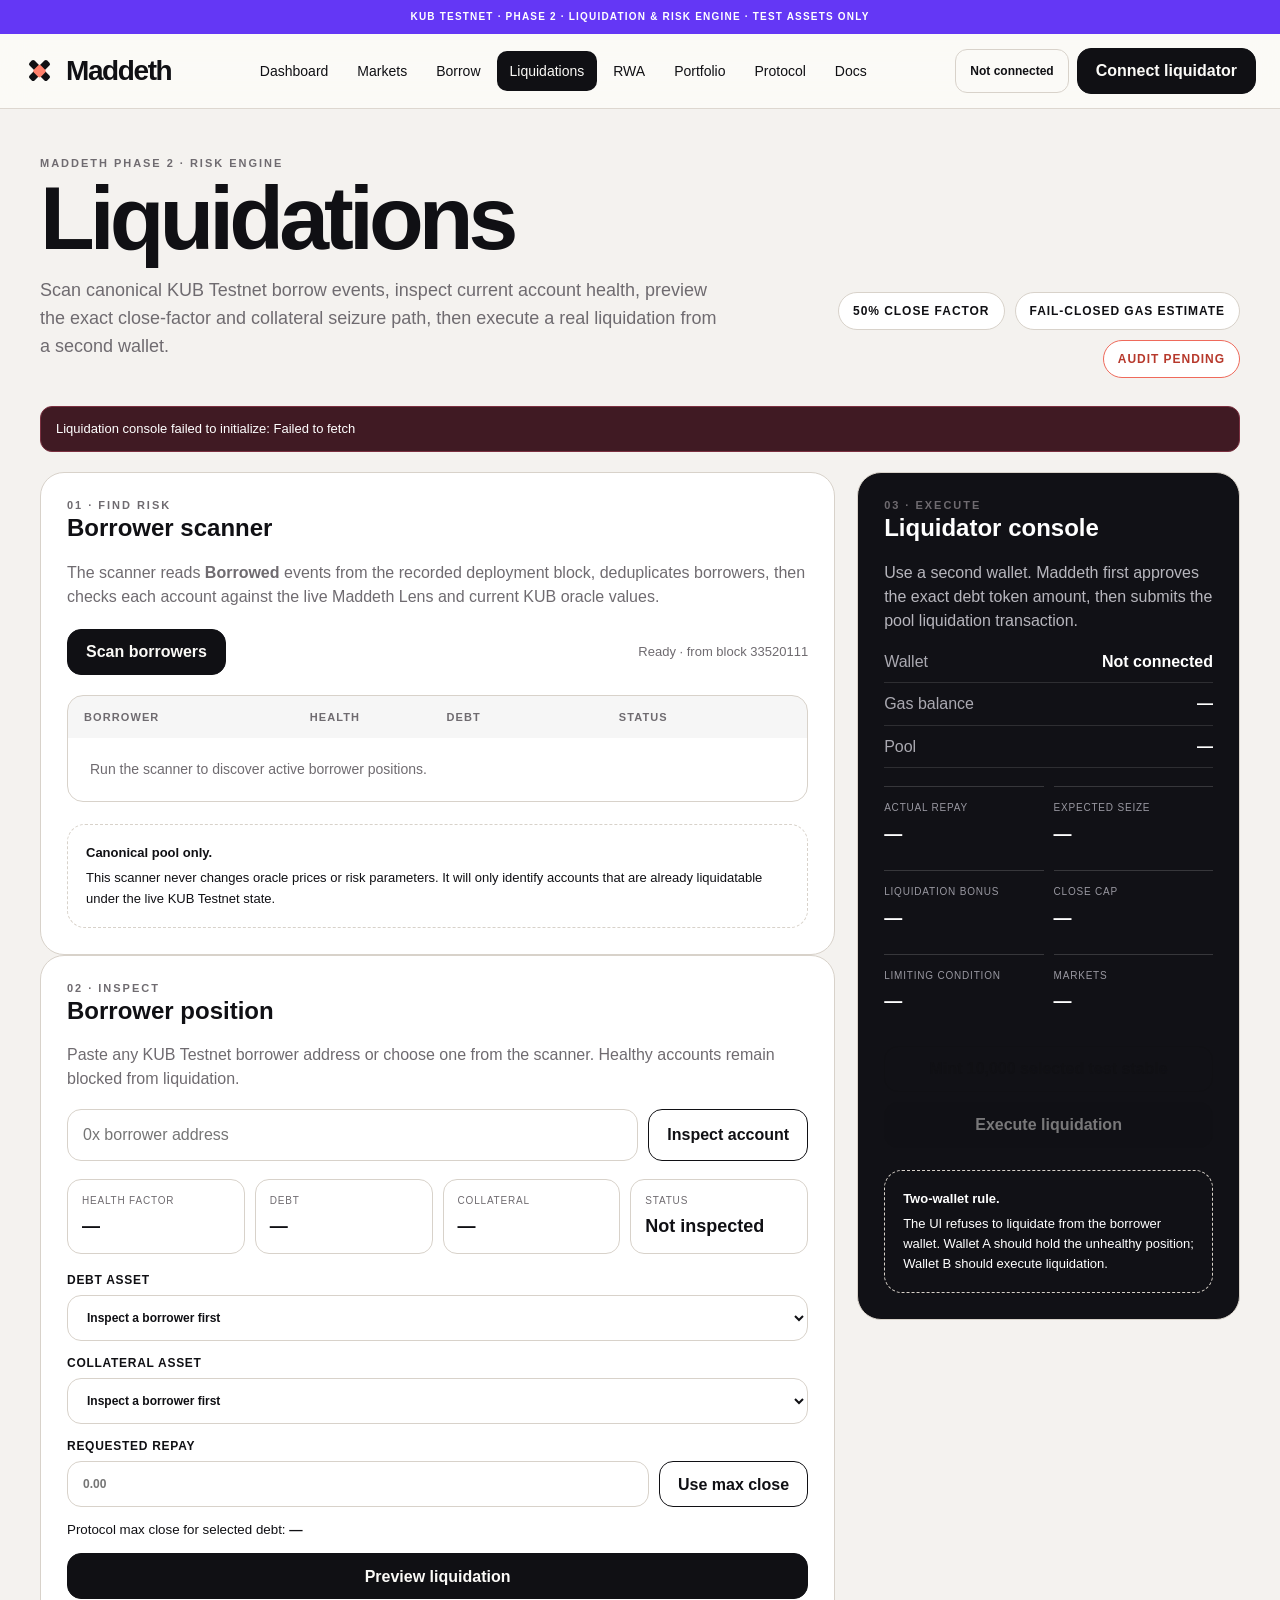
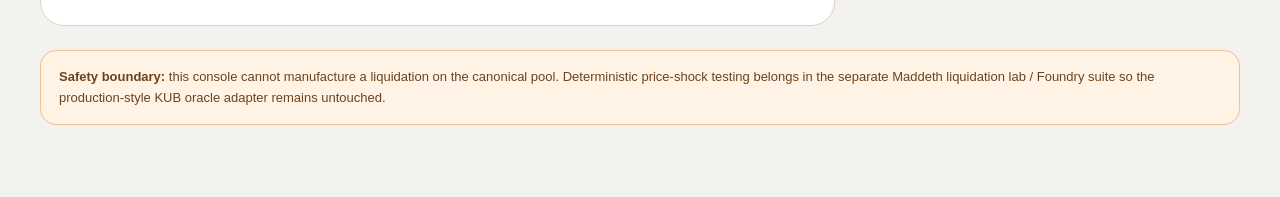
==== app/liquidations/index.html @ ccc926af "Add Phase 2 liquidation console" ====
<!doctype html>
<html lang="en">
<head>
  <meta charset="UTF-8" />
  <meta name="viewport" content="width=device-width, initial-scale=1.0" />
  <meta name="theme-color" content="#f5f1eb" />
  <meta name="referrer" content="no-referrer" />
  <meta http-equiv="Content-Security-Policy" content="default-src 'self'; script-src 'self'; style-src 'self'; connect-src 'self' https://rpc-testnet.bitkubchain.io; img-src 'self' data:; object-src 'none'; base-uri 'none'; form-action 'self'; upgrade-insecure-requests" />
  <meta name="description" content="Maddeth Phase 2 liquidation scanner and execution console on KUB Testnet." />
  <title>Liquidations — Maddeth</title>
  <link rel="stylesheet" href="/src/styles.css" />
  <link rel="stylesheet" href="/src/app-pages.css" />
  <link rel="stylesheet" href="/src/liquidations.css" />
</head>
<body class="app-page" data-app-page="liquidations">
  <div class="app-announcement">KUB TESTNET · PHASE 2 · LIQUIDATION & RISK ENGINE · TEST ASSETS ONLY</div>
  <header class="app-topbar">
    <a class="brand" href="/" aria-label="Maddeth home"><span class="brand-mark" aria-hidden="true"><i></i><i></i><i></i></span><span>Maddeth</span></a>
    <nav class="app-nav" aria-label="Application">
      <a href="/app/" data-app-nav="dashboard">Dashboard</a>
      <a href="/app/markets/" data-app-nav="markets">Markets</a>
      <a href="/app/borrow/" data-app-nav="borrow">Borrow</a>
      <a href="/app/liquidations/" data-app-nav="liquidations">Liquidations</a>
      <a href="/app/rwa/" data-app-nav="rwa">RWA</a>
      <a href="/app/portfolio/" data-app-nav="portfolio">Portfolio</a>
      <a href="/app/protocol/" data-app-nav="protocol">Protocol</a>
      <a href="/docs/" data-app-nav="docs">Docs</a>
    </nav>
    <div class="app-actions"><button id="networkPill" class="network-pill" type="button">Not connected</button><button id="connectWallet" class="primary-btn" type="button">Connect liquidator</button></div>
  </header>

  <main class="liquidation-main">
    <section class="liquidation-hero">
      <div>
        <div class="eyebrow">MADDETH PHASE 2 · RISK ENGINE</div>
        <h1>Liquidations</h1>
        <p>Scan canonical KUB Testnet borrow events, inspect current account health, preview the exact close-factor and collateral seizure path, then execute a real liquidation from a second wallet.</p>
      </div>
      <div class="liquidation-badges">
        <span class="liquidation-badge">50% close factor</span>
        <span class="liquidation-badge">Fail-closed gas estimate</span>
        <span class="liquidation-badge danger">Audit pending</span>
      </div>
    </section>

    <div id="txBanner" class="tx-banner hidden" aria-live="polite"></div>

    <section class="liquidation-grid">
      <div>
        <article class="liquidation-card">
          <div class="eyebrow">01 · FIND RISK</div>
          <h2>Borrower scanner</h2>
          <p>The scanner reads <strong>Borrowed</strong> events from the recorded deployment block, deduplicates borrowers, then checks each account against the live Maddeth Lens and current KUB oracle values.</p>
          <div class="liquidation-toolbar">
            <button id="scanButton" class="primary-btn" type="button">Scan borrowers</button>
            <div class="status-copy"><span id="scanProgress">Ready</span> · from block <span id="scanFromBlock">—</span></div>
          </div>
          <div class="liquidation-table">
            <div class="liquidation-head"><span>Borrower</span><span>Health</span><span>Debt</span><span>Status</span><span></span></div>
            <div id="candidateRows"><div class="liquidation-row empty-row">Run the scanner to discover active borrower positions.</div></div>
          </div>
          <div class="lab-note"><strong>Canonical pool only.</strong>This scanner never changes oracle prices or risk parameters. It will only identify accounts that are already liquidatable under the live KUB Testnet state.</div>
        </article>

        <article class="liquidation-card">
          <div class="eyebrow">02 · INSPECT</div>
          <h2>Borrower position</h2>
          <p>Paste any KUB Testnet borrower address or choose one from the scanner. Healthy accounts remain blocked from liquidation.</p>
          <div class="borrower-search">
            <input id="borrowerAddress" autocomplete="off" spellcheck="false" placeholder="0x borrower address" />
            <button id="inspectButton" class="secondary-btn" type="button">Inspect account</button>
          </div>
          <div class="borrower-summary">
            <div class="summary-cell"><small>Health factor</small><strong id="borrowerHealth">—</strong></div>
            <div class="summary-cell"><small>Debt</small><strong id="borrowerDebt">—</strong></div>
            <div class="summary-cell"><small>Collateral</small><strong id="borrowerCollateral">—</strong></div>
            <div class="summary-cell"><small>Status</small><strong id="borrowerStatus">Not inspected</strong></div>
          </div>

          <div class="liquidation-form">
            <label>Debt asset<select id="debtAsset"><option value="">Inspect a borrower first</option></select></label>
            <label>Collateral asset<select id="collateralAsset"><option value="">Inspect a borrower first</option></select></label>
            <div class="inline-action">
              <label>Requested repay<input id="repayAmount" inputmode="decimal" placeholder="0.00" /></label>
              <button id="useMaxClose" class="secondary-btn" type="button">Use max close</button>
            </div>
            <small>Protocol max close for selected debt: <strong id="maxCloseHint">—</strong></small>
            <button id="previewLiquidation" class="primary-btn" type="button">Preview liquidation</button>
          </div>
        </article>
      </div>

      <aside>
        <article class="liquidation-card dark">
          <div class="eyebrow">03 · EXECUTE</div>
          <h2>Liquidator console</h2>
          <p>Use a second wallet. Maddeth first approves the exact debt token amount, then submits the pool liquidation transaction.</p>
          <div class="liquidator-meta">
            <div class="liquidator-line"><span>Wallet</span><b id="liquidatorAddress">Not connected</b></div>
            <div class="liquidator-line"><span>Gas balance</span><b id="liquidatorTKUB">—</b></div>
            <div class="liquidator-line"><span>Pool</span><b id="poolAddress">—</b></div>
          </div>
          <div class="preview-grid">
            <div class="preview-cell"><small>Actual repay</small><strong id="previewRepay">—</strong></div>
            <div class="preview-cell"><small>Expected seize</small><strong id="previewSeize">—</strong></div>
            <div class="preview-cell"><small>Liquidation bonus</small><strong id="previewBonus">—</strong></div>
            <div class="preview-cell"><small>Close cap</small><strong id="previewCap">—</strong></div>
            <div class="preview-cell"><small>Limiting condition</small><strong id="previewMode">—</strong></div>
            <div class="preview-cell"><small>Markets</small><strong id="candidateRowsStatus">—</strong></div>
          </div>
          <div class="action-stack">
            <button id="mintDebtAsset" class="secondary-btn" type="button">Mint 10,000 selected test stable</button>
            <button id="executeLiquidation" class="primary-btn" type="button" disabled>Execute liquidation</button>
          </div>
          <div class="lab-note"><strong>Two-wallet rule.</strong>The UI refuses to liquidate from the borrower wallet. Wallet A should hold the unhealthy position; Wallet B should execute liquidation.</div>
        </article>
      </aside>
    </section>

    <div class="liquidation-footer-note"><strong>Safety boundary:</strong> this console cannot manufacture a liquidation on the canonical pool. Deterministic price-shock testing belongs in the separate Maddeth liquidation lab / Foundry suite so the production-style KUB oracle adapter remains untouched.</div>
  </main>

  <script type="module" src="/src/site.js"></script>
  <script type="module" src="/src/liquidations.js"></script>
</body>
</html>
---- src/styles.css ----
:root {
  --paper: #f5f1eb;
  --paper-2: #fbfaf7;
  --white: #ffffff;
  --ink: #101014;
  --ink-2: #0d0d11;
  --muted: #6f6b70;
  --muted-2: #999299;
  --line: #d8d2ca;
  --line-dark: #343139;
  --coral: #ff806c;
  --peach: #ffa16f;
  --pink: #ff4ea6;
  --violet: #6437f5;
  --mint: #36d7b8;
  --danger: #ff4e6a;
  --warning: #f5a54d;
  --radius-sm: 12px;
  --radius: 18px;
  --radius-lg: 28px;
  --shadow: 0 20px 60px rgba(16, 16, 20, 0.09);
  --font: Inter, Geist, "Helvetica Neue", Arial, sans-serif;
  --mono: ui-monospace, SFMono-Regular, Menlo, Consolas, monospace;
}

* { box-sizing: border-box; }
html { scroll-behavior: smooth; background: var(--paper); }
body {
  margin: 0;
  min-width: 320px;
  background: var(--paper);
  color: var(--ink);
  font-family: var(--font);
  line-height: 1.35;
  overflow-x: hidden;
}
body[data-theme="dark"] {
  --paper: #111116;
  --paper-2: #15151b;
  --white: #1b1b22;
  --ink: #f7f4ef;
  --ink-2: #0d0d11;
  --muted: #aaa4ac;
  --line: #343139;
  --shadow: none;
}
button, input, select, summary { font: inherit; }
button, summary, a { -webkit-tap-highlight-color: transparent; }
button { color: inherit; }
a { color: inherit; }
::selection { background: var(--coral); color: var(--ink); }
.skip-link { position: fixed; top: 8px; left: 8px; z-index: 999; transform: translateY(-150%); background: var(--ink); color: var(--paper-2); padding: 10px 14px; border-radius: 8px; text-decoration: none; }
.skip-link:focus { transform: translateY(0); }
.announcement { min-height: 38px; padding: 10px 18px; display: grid; place-items: center; background: var(--violet); color: #fff; font-size: 12px; font-weight: 750; letter-spacing: 0.1em; text-align: center; }
.topbar { position: sticky; top: 0; z-index: 90; min-height: 76px; display: grid; grid-template-columns: auto 1fr auto; align-items: center; gap: 28px; padding: 14px 22px; border-bottom: 1px solid color-mix(in srgb, var(--ink) 11%, transparent); background: color-mix(in srgb, var(--paper-2) 92%, transparent); backdrop-filter: blur(18px); }
.brand { display: inline-flex; align-items: center; gap: 11px; color: var(--ink); font-size: 28px; font-weight: 760; letter-spacing: -0.05em; text-decoration: none; white-space: nowrap; }
.brand-mark { position: relative; display: inline-block; width: 31px; height: 31px; flex: 0 0 auto; transform: rotate(45deg); }
.brand-mark i { position: absolute; display: block; border-radius: 2px; background: var(--ink); }
.brand-mark i:nth-child(1) { width: 25px; height: 7px; left: 3px; top: 12px; }
.brand-mark i:nth-child(2) { width: 7px; height: 25px; left: 12px; top: 3px; }
.brand-mark i:nth-child(3) { width: 10px; height: 10px; left: 10.5px; top: 10.5px; background: var(--coral); }
.brand-mark.inverse i { background: #fff; }
.brand-mark.inverse i:nth-child(3) { background: var(--coral); }
.nav { display: flex; align-items: center; justify-content: center; gap: 4px; }
.nav button, .nav a { border: 0; background: transparent; color: var(--ink); text-decoration: none; padding: 11px 13px; border-radius: 10px; cursor: pointer; font-size: 14px; }
.nav button:hover, .nav a:hover { background: color-mix(in srgb, var(--ink) 6%, transparent); }
.wallet-actions { display: flex; align-items: center; gap: 9px; }
.network-pill { min-height: 44px; padding: 0 14px; border: 1px solid var(--line); border-radius: var(--radius-sm); background: var(--paper-2); cursor: pointer; font-size: 12px; font-weight: 700; }
.primary-btn, .secondary-btn, .footer-cta { min-height: 46px; padding: 0 18px; border-radius: 14px; border: 1px solid var(--ink); font-weight: 720; cursor: pointer; transition: transform .18s ease, box-shadow .18s ease, opacity .18s ease, background .18s ease; }
.primary-btn { background: var(--ink); color: var(--paper-2); }
.secondary-btn { background: transparent; color: var(--ink); }
.primary-btn:hover:not(:disabled), .secondary-btn:hover:not(:disabled), .footer-cta:hover { transform: translateY(-2px); }
.primary-btn:focus-visible, .secondary-btn:focus-visible, button:focus-visible, a:focus-visible, summary:focus-visible, input:focus-visible, select:focus-visible { outline: 3px solid color-mix(in srgb, var(--violet) 40%, transparent); outline-offset: 2px; }
button:disabled { opacity: .44; cursor: not-allowed; transform: none !important; }
.wallet-cta { min-width: 154px; }
.settings-menu { position: relative; }
.settings-menu summary { list-style: none; width: 46px; height: 46px; border: 1px solid var(--line); border-radius: 14px; display: grid; place-items: center; background: var(--paper-2); cursor: pointer; font-size: 20px; }
.settings-menu summary::-webkit-details-marker { display: none; }
.settings-panel { position: absolute; top: calc(100% + 10px); right: 0; width: min(380px, 88vw); padding: 10px; border: 1px solid var(--line); border-radius: 18px; background: var(--paper-2); box-shadow: var(--shadow); display: grid; gap: 8px; }
.settings-head, .settings-foot { padding: 12px 13px; display: flex; justify-content: space-between; gap: 18px; font-size: 12px; color: var(--muted); }
.settings-head strong { color: var(--ink); }
.settings-panel > button, .settings-panel > a, .settings-block { border: 1px solid color-mix(in srgb, var(--line) 74%, transparent); border-radius: 13px; background: var(--white); padding: 14px; text-align: left; text-decoration: none; }
.settings-panel > button { cursor: pointer; }
.settings-panel b { display: block; font-size: 14px; }
.settings-panel small { display: block; margin-top: 3px; color: var(--muted); }
.settings-inline { display: flex; gap: 6px; margin-top: 11px; }
.settings-inline button { flex: 1; border: 1px solid var(--line); border-radius: 9px; padding: 8px; background: var(--paper-2); cursor: pointer; }
.settings-inline button.active-setting { background: var(--ink); color: var(--paper-2); }
.eyebrow, .section-kicker { font-size: 11px; line-height: 1.2; letter-spacing: .18em; font-weight: 820; text-transform: uppercase; color: var(--muted); }
.hero { min-height: 730px; display: grid; grid-template-columns: minmax(0, 1.04fr) minmax(0, .96fr); border-bottom: 1px solid var(--line); background: var(--paper-2); }
.hero-copy { padding: clamp(70px, 8vw, 122px) clamp(24px, 4vw, 72px) 72px; display: flex; flex-direction: column; justify-content: center; }
.hero h1 { margin: 22px 0 28px; max-width: 1050px; font-size: clamp(64px, 7.8vw, 124px); line-height: .87; letter-spacing: -.075em; font-weight: 570; }
.hero-copy > p { max-width: 700px; margin: 0; font-size: clamp(18px, 1.7vw, 23px); line-height: 1.48; color: color-mix(in srgb, var(--ink) 74%, transparent); }
.hero-actions { margin-top: 28px; display: flex; gap: 10px; flex-wrap: wrap; }
.hero-primary { min-width: 164px; }
.status-line { margin-top: 40px; display: flex; flex-wrap: wrap; align-items: center; gap: 9px; font-size: 12px; color: var(--muted); }
.status-line strong { color: var(--ink); }
.status-dot { width: 8px; height: 8px; border-radius: 50%; background: var(--coral); box-shadow: 0 0 0 5px color-mix(in srgb, var(--coral) 16%, transparent); }
.hero-art { position: relative; min-height: 730px; overflow: hidden; background: #ff9a87; }
.hero-lines { position: absolute; inset: 0; width: 100%; height: 100%; }
.flow-card { position: absolute; width: 190px; min-height: 116px; padding: 16px; border: 1px solid rgba(16,16,20,.28); border-radius: 16px; background: rgba(251,250,247,.82); backdrop-filter: blur(16px); box-shadow: 0 18px 50px rgba(16,16,20,.08); display: grid; grid-template-columns: auto 1fr; gap: 5px 12px; align-content: end; }
.flow-card span { grid-row: 1 / span 2; font-family: var(--mono); font-size: 11px; color: var(--muted); }
.flow-card strong { font-size: 20px; letter-spacing: -.035em; }
.flow-card small { color: var(--muted); }
.flow-supply { left: 8%; top: 13%; }
.flow-credit { right: 7%; top: 39%; }
.flow-rwa { left: 13%; bottom: 10%; }
.dark-section { background: var(--ink-2); color: #f8f5f1; }
.credit-primitives { padding: clamp(72px, 9vw, 132px) clamp(20px, 4vw, 64px); }
.credit-primitives .section-kicker { color: #8e8993; }
.credit-primitives > h2 { max-width: 1260px; margin: 19px auto 62px; text-align: center; font-size: clamp(42px, 5vw, 76px); line-height: 1.02; letter-spacing: -.055em; font-weight: 500; }
.primitive-grid { max-width: 1480px; margin: 0 auto; display: grid; grid-template-columns: repeat(2, 1fr); border: 1px solid #35323a; border-radius: 20px; overflow: hidden; }
.primitive-card { position: relative; min-height: 300px; padding: 26px 28px; border: 0; border-right: 1px solid #35323a; border-bottom: 1px solid #35323a; background: transparent; color: inherit; text-align: left; cursor: pointer; display: flex; flex-direction: column; transition: background .2s ease; }
.primitive-card:nth-child(2n) { border-right: 0; }
.primitive-card:nth-child(n+3) { border-bottom: 0; }
.primitive-card:hover { background: #15151a; }
.primitive-arrow { position: absolute; right: 24px; top: 19px; font-size: 36px; font-weight: 300; transition: transform .2s ease; }
.primitive-card:hover .primitive-arrow { transform: translate(5px, -5px); }
.primitive-icon { display: grid; place-items: center; width: 62px; height: 62px; border-radius: 50%; font-size: 28px; background: linear-gradient(135deg, var(--coral), var(--violet)); }
.earn-icon { background: linear-gradient(135deg, #22d5bb, #9ce37d); }
.borrow-icon { background: linear-gradient(135deg, #ffb15f, var(--coral)); }
.rwa-icon { background: linear-gradient(135deg, #b77cff, var(--violet)); }
.infra-icon { background: linear-gradient(135deg, #fac6ef, #a96bec); }
.primitive-card > div { margin-top: auto; }
.primitive-card h3 { margin: 0 0 10px; font-size: clamp(30px, 3vw, 45px); letter-spacing: -.05em; font-weight: 550; }
.primitive-card p { max-width: 560px; margin: 0; color: #aaa5af; font-size: 17px; line-height: 1.5; }
.story { min-height: 760px; display: grid; grid-template-columns: 1fr 1fr; background: var(--paper-2); border-bottom: 1px solid var(--line); }
.story-visual { position: relative; min-height: 760px; overflow: hidden; }
.dark-canvas { background: var(--ink-2); color: #fff; }
.story-copy { position: relative; padding: clamp(68px, 8vw, 130px) clamp(26px, 5vw, 84px); display: flex; flex-direction: column; justify-content: center; }
.story-copy-left { order: -1; }
.story-count { position: absolute; right: 34px; top: 32px; font-family: var(--mono); font-size: 12px; color: var(--muted); }
.story-copy h2 { margin: 16px 0 26px; font-size: clamp(48px, 5vw, 76px); line-height: .97; letter-spacing: -.06em; font-weight: 520; }
.story-copy p { max-width: 710px; margin: 0; font-size: 20px; line-height: 1.55; color: color-mix(in srgb, var(--ink) 72%, transparent); }
.supported { margin: 34px 0; display: grid; gap: 7px; font-size: 16px; }
.supported span { color: var(--muted); }
.story-copy .primary-btn { align-self: flex-start; }
.visual-stage { position: absolute; inset: 50px 44px 78px; }
.story-wire, .rwa-network svg { position: absolute; inset: 0; width: 100%; height: 100%; }
.story-wire path, .rwa-network svg path { fill: none; stroke: #5b5763; stroke-width: 2; }
.mini-window, .floating-panel, .rwa-node { position: absolute; z-index: 2; }
.mini-window { border-radius: 22px; background: linear-gradient(145deg, #d9fff2, #5ae0bf); color: #101014; box-shadow: 0 20px 70px rgba(0,0,0,.28); }
.supply-window { width: 62%; min-width: 360px; top: 13%; left: 7%; padding: 20px; }
.mini-head { display: flex; justify-content: space-between; align-items: center; font-size: 28px; letter-spacing: -.04em; }
.mini-head button, .borrow-window > button { border: 0; background: #101014; color: #fff; border-radius: 9px; padding: 10px 14px; cursor: pointer; }
.mini-table { margin-top: 30px; padding: 18px; border-radius: 14px; background: rgba(255,255,255,.9); display: grid; grid-template-columns: 1fr auto; gap: 13px; }
.mini-table span { color: #85818a; font-size: 11px; }
.mini-table strong { text-align: right; }
.floating-panel { min-width: 190px; padding: 16px 18px; border-radius: 16px; background: #292832; color: #fff; box-shadow: 0 16px 50px rgba(0,0,0,.3); }
.floating-panel small { display: block; color: #96919f; letter-spacing: .12em; font-size: 10px; }
.floating-panel strong { display: block; margin-top: 8px; font-size: 22px; }
.floating-panel span { color: #bcb7c3; font-size: 12px; }
.network-float { right: 4%; top: 46%; }
.yield-float { left: 36%; bottom: 9%; }
.story-tabs { position: absolute; left: 24px; right: 24px; bottom: 18px; display: grid; grid-template-columns: repeat(3, 1fr); gap: 7px; font-size: 11px; }
.story-tabs span { padding-top: 9px; border-top: 7px solid #4a4751; color: #b1adb5; }
.story-tabs span.active { border-top-color: #f6f4f1; color: #fff; }
.borrow-window { width: 66%; min-width: 400px; left: 7%; top: 22%; padding: 20px; background: linear-gradient(145deg, #ffd993, var(--coral) 55%, var(--pink)); }
.borrow-window h3 { margin: 0 0 28px; font-size: 28px; font-weight: 520; }
.mini-dual { display: grid; grid-template-columns: 1fr 1fr; gap: 7px; }
.mini-dual > div { padding: 14px; background: rgba(255,255,255,.9); border-radius: 10px; display: grid; gap: 8px; }
.mini-dual span { font-size: 10px; color: #77717a; }
.mini-dual strong { font-size: 12px; color: #77717a; }
.mini-risk { position: relative; margin: 12px 0; padding: 17px 8px 4px; display: grid; grid-template-columns: repeat(4, 1fr); gap: 3px; background: rgba(255,255,255,.92); border-radius: 10px; font-size: 9px; text-align: center; }
.mini-risk:before { content: ""; position: absolute; left: 10px; right: 10px; top: 9px; height: 6px; border-radius: 99px; background: linear-gradient(90deg, #52dabb, #f3d772, #ff6e83); }
.borrow-window > button { width: 100%; background: #101014; }
.rate-float { right: 5%; top: 14%; }
.rwa-network { position: absolute; inset: 0; }
.rwa-node { width: 190px; padding: 18px; border-radius: 15px; background: #272630; border: 1px solid #4d4957; color: #fff; }
.rwa-node small { display: block; color: #9a95a3; letter-spacing: .14em; font-size: 10px; }
.rwa-node strong { display: block; margin-top: 8px; font-size: 18px; }
.rwa-node span { display: block; margin-top: 5px; color: #aaa5b2; font-size: 12px; }
.issuer-node { top: 8%; left: 3%; }
.lender-node { top: 8%; right: 3%; }
.vault-node { left: 50%; top: 43%; transform: translate(-50%, -50%); width: 270px; padding: 25px; background: linear-gradient(145deg, #6b3cf1, #292832); }
.liquidity-node { right: 3%; bottom: 9%; }
.editorial-metrics { padding: clamp(72px, 8vw, 120px) clamp(20px, 3vw, 48px); background: var(--paper-2); }
.editorial-copy { max-width: 820px; }
.editorial-copy h2 { margin: 16px 0 24px; font-size: clamp(52px, 6vw, 86px); line-height: .96; letter-spacing: -.06em; font-weight: 520; }
.editorial-copy p { font-size: 20px; color: var(--muted); max-width: 700px; }
.editorial-stat-row { margin-top: 54px; display: grid; grid-template-columns: repeat(5, 1fr); gap: 8px; }
.editorial-stat-row > div { min-height: 178px; padding: 18px; border-radius: 13px; background: var(--ink-2); color: #fff; display: flex; flex-direction: column; }
.editorial-stat-row small { color: #aaa5af; font-size: 10px; letter-spacing: .12em; }
.editorial-stat-row strong { margin-top: auto; font-size: clamp(34px, 4vw, 54px); font-weight: 500; color: var(--peach); }
.editorial-stat-row span { color: #7f7a85; font-size: 11px; }
.ecosystem-panel { margin-top: 18px; min-height: 360px; padding: clamp(30px, 4vw, 62px); border-radius: 18px; background: radial-gradient(circle at 23% 32%, rgba(255,128,108,.5), transparent 42%), linear-gradient(100deg, #341b20, #101014 62%); color: #fff; display: grid; grid-template-columns: 1.1fr 1fr; align-items: center; gap: 40px; }
.ecosystem-panel small { letter-spacing: .14em; color: #c4b7bb; }
.ecosystem-panel h3 { max-width: 650px; margin: 10px 0 15px; font-size: clamp(40px, 4vw, 62px); line-height: 1; letter-spacing: -.05em; font-weight: 500; }
.ecosystem-panel p { max-width: 620px; color: #c8c1c5; font-size: 17px; }
.ecosystem-list { display: grid; grid-template-columns: repeat(2, 1fr); gap: 10px; }
.ecosystem-list span { min-height: 78px; display: grid; place-items: center; border: 1px solid #48434b; border-radius: 12px; color: #bbb5bd; }
.app-shell { position: relative; padding: 24px clamp(16px, 4vw, 56px) 110px; background: linear-gradient(120deg, #f4f3fa 0%, #fff9ef 55%, #f7efe2 100%); color: #101014; border-top: 1px solid #ddd7cf; }
.app-shell:before { content: ""; position: absolute; inset: 0; pointer-events: none; opacity: .8; background-image: radial-gradient(circle at 77% 6%, transparent 0 240px, rgba(178,128,31,.5) 242px 243px, transparent 244px), radial-gradient(circle at 84% 8%, transparent 0 310px, rgba(178,128,31,.44) 312px 313px, transparent 314px), radial-gradient(circle at 91% 8%, transparent 0 380px, rgba(178,128,31,.38) 382px 383px, transparent 384px); }
.app-shell > * { position: relative; z-index: 1; }
.app-chrome { max-width: 1480px; margin: 0 auto 62px; padding-top: 8px; display: grid; grid-template-columns: auto 1fr auto; gap: 12px; align-items: center; }
.app-brand-square { width: 74px; height: 64px; display: grid; place-items: center; border-radius: 16px; background: var(--ink-2); }
.app-tabs { min-height: 64px; padding: 7px; display: flex; gap: 5px; align-items: center; border: 1px solid rgba(16,16,20,.07); border-radius: 16px; background: rgba(255,255,255,.86); backdrop-filter: blur(12px); }
.app-tabs button { border: 0; background: transparent; padding: 12px 15px; border-radius: 10px; cursor: pointer; }
.app-tabs button:hover, .app-tabs button.active-view { background: #101014; color: #fff; }
.app-chrome-actions { min-height: 64px; padding: 7px; display: flex; gap: 8px; align-items: center; border: 1px solid rgba(16,16,20,.07); border-radius: 16px; background: rgba(255,255,255,.86); }
.app-network { padding: 0 10px; font-size: 11px; font-weight: 760; letter-spacing: .08em; color: #625d66; white-space: nowrap; }
.app-connect-proxy { background: linear-gradient(90deg, var(--peach), var(--pink)); border-color: transparent; min-width: 142px; }
.app-head { max-width: 1480px; margin: 0 auto 20px; display: flex; justify-content: space-between; align-items: end; gap: 16px; }
.app-head h2 { margin: 8px 0 0; font-size: clamp(48px, 5.5vw, 78px); letter-spacing: -.06em; font-weight: 530; }
.mode-switch { display: flex; gap: 3px; padding: 4px; border-radius: 12px; background: #e9e6e5; }
.mode-switch button { border: 0; border-radius: 9px; background: transparent; padding: 9px 15px; cursor: pointer; }
.mode-switch button.active { background: #101014; color: #fff; }
.notice, .tx-banner { max-width: 1480px; margin: 0 auto 14px; padding: 13px 15px; border: 1px solid #ddd6ce; border-radius: 12px; background: rgba(255,255,255,.84); color: #5f5b61; font-size: 13px; }
.notice.warning { border-color: #e4bb91; background: #fff2e3; color: #754c2f; font-weight: 650; }
.tx-banner { background: #101014; color: #fff; border-color: #101014; }
.tx-banner.error { background: #401a23; border-color: #7b3040; }
.tx-banner a { color: #fff; }
.hidden { display: none !important; }
.view { display: none; max-width: 1480px; margin: 0 auto; }
.view.active { display: block; }
.metrics-row { display: grid; grid-template-columns: repeat(4, 1fr); gap: 9px; }
.metric { min-height: 172px; padding: 18px; border-radius: 14px; background: #101014; color: #fff; display: flex; flex-direction: column; }
.metric small { color: #9f9aa5; letter-spacing: .12em; font-size: 10px; }
.metric strong { margin-top: auto; font-size: clamp(31px, 3vw, 46px); font-weight: 500; color: var(--peach); letter-spacing: -.045em; }
.metric span { margin-top: 4px; color: #8e8994; font-size: 11px; }
.table-card, .borrow-card, .manage-card, .rwa-live-card, .empty-state, .protocol-grid article { border: 1px solid #ded8d1; border-radius: 18px; background: rgba(255,255,255,.93); }
.table-card { margin-top: 12px; overflow: hidden; }
.table-head { padding: 24px; border-bottom: 1px solid #e7e1db; display: flex; justify-content: space-between; gap: 20px; align-items: start; }
.table-head h3 { margin: 6px 0 3px; font-size: 30px; letter-spacing: -.04em; }
.table-head p { margin: 0; color: #77717a; }
.text-btn { border: 0; background: transparent; cursor: pointer; text-decoration: none; color: inherit; padding: 7px; }
.market-row, .position-row { min-height: 74px; padding: 14px 24px; display: grid; grid-template-columns: 2fr repeat(4, 1fr); gap: 18px; align-items: center; border-bottom: 1px solid #eee9e4; }
.market-row:last-child, .position-row:last-child { border-bottom: 0; }
.market-row.header, .position-row.header { min-height: 48px; font-size: 10px; letter-spacing: .1em; color: #807a81; background: #faf8f5; }
.asset { display: flex; flex-direction: column; gap: 3px; }
.asset b { font-size: 15px; }
.asset small { color: #888188; }
.placeholder-row { color: #8a858c; }
.positive { color: #0f9f81; }
.testnet-tools { margin-top: 14px; padding: 24px; border-radius: 18px; border: 1px solid #ddd7d0; background: rgba(255,255,255,.72); display: flex; justify-content: space-between; gap: 24px; align-items: center; }
.testnet-tools h3 { margin: 8px 0 6px; font-size: 28px; }
.testnet-tools p { margin: 0; max-width: 720px; color: #767078; }
.tool-actions { display: flex; flex-wrap: wrap; gap: 8px; justify-content: flex-end; }
.tool-actions a { display: inline-flex; align-items: center; text-decoration: none; }
.borrow-layout { display: grid; grid-template-columns: minmax(0, 1.8fr) minmax(300px, .72fr); gap: 18px; align-items: start; }
.borrow-workspace { display: grid; gap: 16px; }
.borrow-card { padding: 10px; box-shadow: 0 15px 50px rgba(56,42,32,.05); }
.terminal-card { border: 8px solid #ebe9f2; }
.terminal-top { padding: 22px 24px 8px; display: flex; justify-content: space-between; gap: 16px; align-items: start; }
.terminal-top h3 { margin: 7px 0 0; font-size: 34px; letter-spacing: -.045em; font-weight: 530; }
.testnet-badge { padding: 7px 9px; border-radius: 99px; background: #fff0e5; color: #91552f; font-size: 9px; letter-spacing: .12em; font-weight: 800; }
.dual-inputs { display: grid; grid-template-columns: 1fr 1fr; gap: 8px; padding: 10px; }
.token-input { padding: 20px; border: 1px solid #e8e3ed; border-radius: 12px; background: #fff; }
.input-label-row { margin-bottom: 14px; display: flex; justify-content: space-between; gap: 8px; align-items: center; }
.input-label-row label { font-size: 22px; }
.input-label-row > span, .input-label-row button { font-size: 10px; color: #7f7983; }
.input-box { min-height: 82px; display: grid; grid-template-columns: minmax(150px, .8fr) 1fr; align-items: center; border: 1px solid #ded9e4; border-radius: 11px; background: #f6f5fa; overflow: hidden; }
.input-box select, .input-box input { min-width: 0; height: 100%; border: 0; outline: none; background: transparent; padding: 15px; color: #101014; }
.input-box select { font-weight: 700; }
.input-box input { text-align: right; font-size: 24px; }
.token-input > small { display: block; margin-top: 10px; color: #85808a; }
.risk-panel { margin: 4px 10px 10px; padding: 26px 28px 22px; border: 1px solid #e4dee9; border-radius: 12px; background: #fff; }
.risk-top { display: flex; justify-content: space-between; gap: 20px; }
.risk-top > div:last-child { text-align: right; }
.risk-top small { display: block; margin-bottom: 6px; color: #7d7782; letter-spacing: .05em; }
.risk-top strong { font-size: 29px; font-weight: 520; }
.risk-track { position: relative; height: 15px; margin: 27px 0 8px; border-radius: 99px; background: #e9e7f0; overflow: visible; }
.risk-track:before, .risk-track:after { content: ""; position: absolute; top: 0; bottom: 0; width: 1px; background: #fff; }
.risk-track:before { left: 40%; }
.risk-track:after { left: 65%; }
.risk-track > span { display: block; height: 100%; width: 0; border-radius: 99px; background: linear-gradient(90deg, #66d8b8, #ffd364, #ff6a82); transition: width .25s ease; }
.threshold { position: absolute; left: 82.5%; top: -6px; width: 2px; height: 27px; background: var(--danger); }
.risk-labels { display: grid; grid-template-columns: repeat(5, 1fr); gap: 5px; font-size: 10px; color: #77717a; text-align: center; }
.risk-message { margin: 17px 0 0; color: #6f6971; font-size: 13px; }
.risk-message.danger { color: #a62942; font-weight: 650; }
.action-row { padding: 0 10px 10px; display: flex; justify-content: flex-end; gap: 8px; }
.action-row button { min-width: 170px; }
.account-panel { position: sticky; top: 108px; }
.rate-card { padding: 28px; border-radius: 16px; background: #101014; color: #fff; }
.rate-section { padding-bottom: 24px; border-bottom: 1px solid #323039; }
.rate-section + .rate-section { padding-top: 24px; }
.rate-section > small { display: block; margin-bottom: 12px; color: #a8a3ad; letter-spacing: .11em; }
.rate-pill { padding: 13px; border-radius: 12px; background: #28272f; display: flex; justify-content: space-between; gap: 12px; }
.rate-pill span { font-weight: 700; }
.account-section > div { display: flex; justify-content: space-between; gap: 14px; padding: 10px 0; border-bottom: 1px solid #302e36; }
.account-section > div:last-child { border-bottom: 0; }
.account-section span { color: #aaa5ae; }
.rate-card > p { color: #8f8a94; font-size: 12px; line-height: 1.6; }
.wallet-gate { position: relative; overflow: hidden; min-height: 290px; padding: 52px 38px; border-radius: 18px; background: radial-gradient(circle at 48% 120%, rgba(255,78,166,.6), transparent 48%), #101014; color: #fff; display: flex; flex-direction: column; align-items: center; justify-content: center; text-align: center; }
.wallet-gate h3 { position: relative; margin: 0 0 24px; font-size: clamp(30px, 4vw, 48px); letter-spacing: -.045em; font-weight: 500; }
.wallet-gate > div:last-child { position: relative; display: flex; gap: 8px; }
.wallet-gate .primary-btn { border-color: transparent; background: linear-gradient(90deg, var(--peach), var(--pink)); color: #fff; }
.wallet-gate .secondary-btn { border-color: #56515b; color: #fff; }
.wallet-gate-lines { position: absolute; inset: 0; background: repeating-radial-gradient(ellipse at 50% 130%, transparent 0 42px, rgba(255,125,180,.45) 43px 45px, transparent 46px 82px); opacity: .65; }
.asset-orbs { position: relative; margin-bottom: 25px; display: flex; }
.asset-orbs span { width: 45px; height: 45px; margin-left: -8px; border-radius: 50%; display: grid; place-items: center; border: 2px solid #101014; background: linear-gradient(135deg, var(--peach), var(--violet)); font-size: 11px; font-weight: 800; }
.manage-grid { display: grid; grid-template-columns: 1fr 1fr; gap: 14px; }
.manage-card { padding: 24px; }
.workflow-label { display: flex; gap: 14px; margin-bottom: 22px; }
.workflow-label > span { width: 31px; height: 31px; display: grid; place-items: center; border-radius: 50%; background: #101014; color: #fff; font-family: var(--mono); font-size: 10px; }
.workflow-label strong { display: block; font-size: 22px; }
.workflow-label small { display: block; margin-top: 5px; color: #7f7981; line-height: 1.4; }
.manage-card > label { display: block; margin: 13px 0 6px; color: #77717a; font-size: 11px; letter-spacing: .08em; text-transform: uppercase; }
.manage-card > select, .manage-card > input, .rwa-action-row input { width: 100%; min-height: 50px; border: 1px solid #ddd7d0; border-radius: 10px; padding: 0 13px; background: #faf9f7; color: #101014; }
.inline-actions { margin-top: 14px; display: flex; justify-content: space-between; gap: 8px; align-items: center; }
.rwa-intro { display: grid; grid-template-columns: 1fr 1fr; gap: 60px; margin: 12px 0 28px; align-items: end; }
.rwa-intro h3 { margin: 10px 0 0; font-size: clamp(50px, 5vw, 76px); line-height: .96; letter-spacing: -.06em; font-weight: 520; }
.rwa-intro p { margin: 0; font-size: 18px; line-height: 1.55; color: #706a72; }
.rwa-live-card { padding: 28px; }
.rwa-live-head { display: flex; justify-content: space-between; gap: 20px; align-items: start; }
.rwa-live-head small { display: block; margin-top: 12px; color: #847e86; letter-spacing: .12em; }
.rwa-live-head h4 { margin: 9px 0 4px; font-size: clamp(36px, 4vw, 58px); letter-spacing: -.055em; font-weight: 520; }
.rwa-live-head p { margin: 0; color: #77717a; }
.status { display: inline-flex; padding: 7px 9px; border-radius: 99px; font-size: 9px; letter-spacing: .12em; font-weight: 820; }
.status.pending { background: #fff1df; color: #8d542c; }
.status.live { background: #def8ef; color: #17755f; }
.rwa-stat-grid { margin-top: 34px; display: grid; grid-template-columns: repeat(3, 1fr); border-top: 1px solid #e8e2dc; border-left: 1px solid #e8e2dc; }
.rwa-stat-grid > div { min-height: 130px; padding: 18px; border-right: 1px solid #e8e2dc; border-bottom: 1px solid #e8e2dc; display: flex; flex-direction: column; }
.rwa-stat-grid span { color: #817b83; font-size: 11px; }
.rwa-stat-grid strong { margin-top: auto; font-size: 25px; font-weight: 540; }
.rwa-action-row { margin-top: 20px; display: grid; grid-template-columns: 1fr auto auto; gap: 8px; }
.fine-print { margin: 15px 0 0; color: #817b83; font-size: 12px; }
.disabled-link { pointer-events: none; opacity: .45; }
.empty-state { min-height: 470px; padding: 64px 24px; display: flex; flex-direction: column; align-items: center; justify-content: center; text-align: center; }
.empty-symbol { width: 72px; height: 72px; border-radius: 18px; display: grid; place-items: center; background: linear-gradient(135deg, var(--coral), var(--violet)); color: #fff; font-size: 32px; }
.empty-state h3 { margin: 20px 0 8px; max-width: 650px; font-size: 34px; letter-spacing: -.04em; }
.empty-state p { max-width: 640px; margin: 0 0 22px; color: #77717a; }
.portfolio-metrics { margin-bottom: 12px; }
.protocol-hero { margin-bottom: 20px; display: flex; justify-content: space-between; gap: 30px; align-items: end; }
.protocol-hero h3 { margin: 10px 0 0; font-size: clamp(55px, 6vw, 88px); line-height: .94; letter-spacing: -.065em; font-weight: 500; }
.security-stamp { min-width: 240px; padding: 17px; border: 1px solid #101014; border-radius: 12px; display: grid; gap: 3px; }
.security-stamp strong { font-size: 12px; letter-spacing: .12em; }
.security-stamp span { color: #6f6971; font-size: 12px; }
.protocol-grid { display: grid; grid-template-columns: repeat(2, 1fr); gap: 8px; }
.protocol-grid article { min-height: 235px; padding: 24px; }
.protocol-grid article small { font-family: var(--mono); color: #8e8891; }
.protocol-grid article h3 { margin: 62px 0 10px; font-size: 34px; letter-spacing: -.045em; font-weight: 530; }
.protocol-grid article p { margin: 0; color: #706a72; line-height: 1.5; }
.security-note { margin-top: 14px; padding: 17px; border-radius: 12px; border: 1px solid #d4b48e; background: #fff1df; display: flex; gap: 12px; color: #6c4e31; }
.docs { padding: clamp(74px, 8vw, 120px) clamp(22px, 5vw, 80px); display: grid; grid-template-columns: .9fr 1.1fr; gap: 80px; background: var(--paper-2); border-top: 1px solid var(--line); }
.docs h2 { margin: 14px 0 22px; font-size: clamp(52px, 6vw, 88px); line-height: .96; letter-spacing: -.06em; font-weight: 520; }
.docs-intro p { color: var(--muted); font-size: 18px; line-height: 1.55; }
.docs-list { border-top: 1px solid var(--line); }
.docs-list > div { min-height: 63px; padding: 15px 0; display: grid; grid-template-columns: 180px 1fr; gap: 18px; align-items: center; border-bottom: 1px solid var(--line); }
.docs-list span { color: var(--muted); }
.docs-list code { font-family: var(--mono); font-size: 12px; overflow-wrap: anywhere; }
.site-footer { padding: 72px clamp(22px, 4vw, 64px); display: grid; grid-template-columns: 1.2fr 1fr; gap: 70px; background: #eeeae5; color: #101014; border-top: 1px solid #d8d2ca; }
.footer-brand { font-size: 46px; }
.footer-brand .brand-mark { width: 42px; height: 42px; }
.footer-lead h2 { margin: 48px 0 28px; font-size: clamp(43px, 5vw, 72px); line-height: 1; letter-spacing: -.055em; font-weight: 510; }
.footer-cta { width: 250px; min-height: 120px; padding: 16px; background: transparent; display: flex; flex-direction: column; justify-content: space-between; align-items: flex-start; }
.footer-cta span { font-size: 35px; }
.footer-cta strong { font-size: 17px; }
.footer-lead p { margin: 28px 0 0; color: #77717a; font-size: 12px; }
.footer-columns { display: grid; grid-template-columns: repeat(3, 1fr); gap: 38px; align-content: center; }
.footer-columns > div { display: flex; flex-direction: column; gap: 12px; }
.footer-columns small { margin-bottom: 8px; color: #8d8790; letter-spacing: .1em; }
.footer-columns button, .footer-columns a, .footer-columns span { border: 0; background: transparent; padding: 0; color: #101014; text-decoration: none; text-align: left; font-size: 16px; cursor: pointer; }
.footer-columns span { cursor: default; }
@media (prefers-reduced-motion: reduce) { *, *::before, *::after { scroll-behavior: auto !important; transition: none !important; animation: none !important; } }
@media (max-width: 1180px) {
  .topbar { grid-template-columns: auto 1fr; }
  .nav { display: none; }
  .wallet-actions { justify-self: end; }
  .hero { grid-template-columns: 1fr; }
  .hero-art { min-height: 600px; }
  .story { grid-template-columns: 1fr; }
  .story-copy-left { order: 0; }
  .story-visual { min-height: 640px; }
  .editorial-stat-row { grid-template-columns: repeat(3, 1fr); }
  .borrow-layout { grid-template-columns: 1fr; }
  .account-panel { position: static; }
  .app-chrome { grid-template-columns: auto 1fr; }
  .app-chrome-actions { grid-column: 1 / -1; justify-content: flex-end; }
  .site-footer { grid-template-columns: 1fr; }
}
@media (max-width: 860px) {
  .primitive-grid { grid-template-columns: 1fr; }
  .primitive-card, .primitive-card:nth-child(2n), .primitive-card:nth-child(n+3) { border-right: 0; border-bottom: 1px solid #35323a; }
  .primitive-card:last-child { border-bottom: 0; }
  .editorial-stat-row { grid-template-columns: repeat(2, 1fr); }
  .ecosystem-panel { grid-template-columns: 1fr; }
  .app-tabs { overflow-x: auto; justify-content: flex-start; }
  .metrics-row { grid-template-columns: 1fr 1fr; }
  .dual-inputs, .manage-grid, .rwa-intro, .docs { grid-template-columns: 1fr; }
  .rwa-stat-grid { grid-template-columns: repeat(2, 1fr); }
  .rwa-action-row { grid-template-columns: 1fr; }
  .docs { gap: 40px; }
  .footer-columns { grid-template-columns: 1fr 1fr; }
}
@media (max-width: 620px) {
  .announcement { min-height: 34px; font-size: 9px; letter-spacing: .08em; }
  .topbar { min-height: 66px; padding: 10px 12px; gap: 10px; }
  .brand { font-size: 24px; }
  .brand-mark { width: 27px; height: 27px; }
  .network-pill { display: none; }
  .wallet-cta { min-width: 0; padding: 0 13px; }
  .settings-menu summary { width: 42px; height: 42px; }
  .hero { min-height: auto; }
  .hero-copy { padding: 68px 18px 56px; }
  .hero h1 { font-size: clamp(54px, 17vw, 78px); }
  .hero-copy > p { font-size: 17px; }
  .hero-actions { flex-direction: column; align-items: stretch; }
  .hero-actions button { width: 100%; }
  .hero-art { min-height: 460px; }
  .flow-card { width: 150px; min-height: 98px; padding: 12px; }
  .flow-card strong { font-size: 16px; }
  .credit-primitives { padding-left: 14px; padding-right: 14px; }
  .credit-primitives > h2 { text-align: left; }
  .primitive-card { min-height: 250px; }
  .story-visual { min-height: 520px; }
  .story-copy { padding: 66px 18px; }
  .story-count { right: 18px; top: 18px; }
  .visual-stage { inset: 35px 14px 70px; }
  .supply-window, .borrow-window { min-width: 0; width: 88%; left: 2%; }
  .floating-panel { min-width: 150px; padding: 12px; }
  .network-float { right: 0; top: 52%; }
  .yield-float { left: 20%; }
  .rate-float { right: 0; }
  .rwa-node { width: 145px; padding: 12px; }
  .vault-node { width: 210px; }
  .editorial-metrics { padding-left: 14px; padding-right: 14px; }
  .editorial-stat-row { grid-template-columns: 1fr; }
  .ecosystem-list { grid-template-columns: 1fr; }
  .app-shell { padding: 14px 10px 70px; }
  .app-chrome { margin-bottom: 38px; grid-template-columns: auto 1fr; }
  .app-brand-square { width: 58px; height: 56px; }
  .app-tabs { min-height: 56px; }
  .app-chrome-actions { min-height: 56px; overflow: hidden; }
  .app-network { font-size: 9px; }
  .app-head { align-items: flex-start; flex-direction: column; }
  .app-head h2 { font-size: 50px; }
  .metrics-row { grid-template-columns: 1fr; }
  .metric { min-height: 145px; }
  .table-card { overflow-x: auto; }
  .market-row, .position-row { min-width: 740px; }
  .testnet-tools { align-items: stretch; flex-direction: column; }
  .tool-actions { justify-content: flex-start; }
  .terminal-card { border-width: 5px; padding: 5px; }
  .terminal-top { padding: 18px 14px 6px; }
  .dual-inputs { padding: 6px; }
  .token-input { padding: 14px; }
  .input-box { grid-template-columns: 1fr; }
  .input-box select, .input-box input { min-height: 54px; text-align: left; }
  .risk-panel { margin: 4px 6px 8px; padding: 20px 14px; }
  .risk-top { flex-direction: column; }
  .risk-top > div:last-child { text-align: left; }
  .risk-labels { font-size: 8px; }
  .action-row { padding: 0 6px 6px; flex-direction: column; }
  .action-row button { width: 100%; }
  .wallet-gate { padding: 44px 16px; }
  .wallet-gate > div:last-child { flex-direction: column; width: 100%; }
  .wallet-gate button { width: 100%; }
  .manage-grid { grid-template-columns: 1fr; }
  .rwa-stat-grid { grid-template-columns: 1fr; }
  .protocol-hero { align-items: stretch; flex-direction: column; }
  .protocol-grid { grid-template-columns: 1fr; }
  .security-note { flex-direction: column; }
  .docs-list > div { grid-template-columns: 1fr; gap: 3px; }
  .site-footer { padding: 60px 18px; gap: 50px; }
  .footer-columns { grid-template-columns: 1fr; }
}
---- src/app-pages.css ----
:root{
  --app-bg:#f4f2ef;
  --app-panel:#fbfaf7;
  --app-ink:#101014;
  --app-muted:#77717a;
  --app-line:#ddd7d0;
  --app-coral:#ff806c;
  --app-violet:#6437f5;
  --app-peach:#ffa16f;
  --app-pink:#ff4ea6;
}
body[data-theme="dark"]{
  --app-bg:#111116;
  --app-panel:#18181f;
  --app-ink:#f7f4ef;
  --app-muted:#aaa5ae;
  --app-line:#343139;
}
body.app-page{background:var(--app-bg);color:var(--app-ink);min-height:100vh}
.app-announcement{height:34px;display:grid;place-items:center;background:var(--app-violet);color:white;font-size:10px;font-weight:800;letter-spacing:.12em;text-align:center;padding:0 12px}
.app-topbar{position:sticky;top:0;z-index:80;display:grid;grid-template-columns:auto 1fr auto;align-items:center;gap:22px;padding:14px 24px;border-bottom:1px solid var(--app-line);background:color-mix(in srgb,var(--app-panel) 94%,transparent);backdrop-filter:blur(18px)}
.app-nav{display:flex;justify-content:center;gap:3px}
.app-nav a{padding:11px 13px;border-radius:10px;text-decoration:none;color:var(--app-ink);font-size:14px}
.app-nav a:hover,.app-nav a.active{background:var(--app-ink);color:var(--app-panel)}
.app-actions{display:flex;align-items:center;gap:8px}
.app-actions .primary-btn{white-space:nowrap}
.app-main{max-width:1480px;margin:0 auto;padding:54px 34px 110px}
.app-page-head{display:flex;justify-content:space-between;gap:30px;align-items:end;margin-bottom:26px}
.app-page-head h1{margin:8px 0 0;font-size:clamp(56px,7vw,96px);line-height:.92;letter-spacing:-.065em;font-weight:510}
.app-page-head p{max-width:640px;margin:12px 0 0;color:var(--app-muted);font-size:17px;line-height:1.55}
.app-head-actions{display:flex;align-items:center;gap:9px}
.mode-switch{display:flex;gap:3px;padding:4px;background:#e7e4e2;border-radius:11px}
body[data-theme="dark"] .mode-switch{background:#26252d}
.mode-switch button{border:0;background:transparent;border-radius:8px;padding:9px 14px;cursor:pointer}
.mode-switch button.active{background:#101014;color:#fff}
.notice,.tx-banner{margin:0 0 14px;padding:13px 15px;border:1px solid var(--app-line);border-radius:12px;background:var(--app-panel);color:var(--app-muted);font-size:13px}
.notice.warning{background:#fff0df;color:#754c2f;border-color:#e4bb91;font-weight:650}
.tx-banner{background:#101014;color:#fff;border-color:#101014}
.tx-banner.error{background:#401a23;border-color:#7b3040}
.tx-banner a{color:#fff}
.app-grid-4{display:grid;grid-template-columns:repeat(4,1fr);gap:9px}
.app-stat{min-height:170px;border-radius:14px;background:#101014;color:#fff;padding:18px;display:flex;flex-direction:column}
.app-stat small{font-size:10px;letter-spacing:.12em;color:#9e99a4}
.app-stat strong{margin-top:auto;font-size:clamp(30px,3vw,46px);font-weight:510;letter-spacing:-.045em;color:var(--app-peach)}
.app-stat span{font-size:11px;color:#8e8994;margin-top:4px}
.dashboard-grid{display:grid;grid-template-columns:1.35fr .65fr;gap:14px;margin-top:14px}
.panel{border:1px solid var(--app-line);border-radius:18px;background:var(--app-panel);overflow:hidden}
.panel-head{display:flex;justify-content:space-between;gap:18px;align-items:start;padding:24px;border-bottom:1px solid var(--app-line)}
.panel-head h2,.panel-head h3{margin:4px 0 0;font-size:30px;letter-spacing:-.045em;font-weight:520}
.panel-head p{margin:5px 0 0;color:var(--app-muted)}
.dashboard-markets{display:grid}
.dashboard-market{min-height:106px;padding:20px 24px;display:grid;grid-template-columns:1.4fr .7fr .7fr;gap:18px;align-items:center;border-bottom:1px solid var(--app-line);text-decoration:none;color:var(--app-ink)}
.dashboard-market:last-child{border-bottom:0}
.dashboard-market:hover{background:color-mix(in srgb,var(--app-ink) 4%,transparent)}
.dashboard-market span{font-size:18px;font-weight:700}
.dashboard-market b{font-size:28px;font-weight:520;letter-spacing:-.035em}
.dashboard-market small{color:var(--app-muted)}
.account-card{padding:26px;background:#101014;color:#fff;min-height:100%}
.account-card h3{margin:0 0 24px;font-size:30px;font-weight:520}
.account-card>div{display:flex;justify-content:space-between;gap:20px;padding:13px 0;border-bottom:1px solid #302e36}
.account-card>div:last-of-type{border-bottom:0}
.account-card span{color:#aaa5ae}
.account-card strong{font-size:18px}
.account-card p{margin:28px 0 0;color:#8e8994;font-size:12px;line-height:1.55}
.market-table{margin-top:14px;border:1px solid var(--app-line);border-radius:18px;background:var(--app-panel);overflow:hidden}
.market-row{display:grid;grid-template-columns:2fr repeat(4,1fr);gap:16px;align-items:center;min-height:76px;padding:15px 24px;border-bottom:1px solid var(--app-line)}
.market-row:last-child{border-bottom:0}
.market-row.header{min-height:48px;color:var(--app-muted);font-size:10px;letter-spacing:.1em;background:color-mix(in srgb,var(--app-ink) 3%,transparent)}
.market-link-row{text-decoration:none;color:var(--app-ink)}
.market-link-row:hover{background:color-mix(in srgb,var(--app-coral) 7%,transparent)}
.asset{display:flex;flex-direction:column;gap:4px}
.asset b{font-size:15px}.asset small{color:var(--app-muted)}
.market-toolbar{display:flex;justify-content:space-between;gap:18px;align-items:center;margin-top:14px;padding:20px 22px;border:1px solid var(--app-line);border-radius:16px;background:var(--app-panel)}
.market-toolbar p{margin:4px 0 0;color:var(--app-muted)}
.market-toolbar-actions{display:flex;gap:8px;flex-wrap:wrap}
.market-toolbar-actions a{text-decoration:none;display:inline-flex;align-items:center}
.borrow-layout{display:grid;grid-template-columns:minmax(0,1.75fr) minmax(310px,.65fr);gap:18px;align-items:start}
.borrow-workspace{display:grid;gap:16px}
.borrow-terminal{border:8px solid #ebe9f2;border-radius:18px;background:#fff;padding:10px;color:#101014}
body[data-theme="dark"] .borrow-terminal{background:#1a1920;border-color:#25232c;color:#f7f4ef}
.borrow-terminal-head{display:flex;justify-content:space-between;gap:14px;align-items:start;padding:20px 20px 8px}
.borrow-terminal-head h2{margin:6px 0 0;font-size:34px;font-weight:520;letter-spacing:-.045em}
.terminal-badge{padding:7px 9px;border-radius:999px;background:#fff0e5;color:#91552f;font-size:9px;letter-spacing:.12em;font-weight:800}
.borrow-inputs{display:grid;grid-template-columns:1fr 1fr;gap:8px;padding:10px}
.token-box{padding:20px;border:1px solid #e6e0e9;border-radius:12px;background:#fff;color:#101014}
body[data-theme="dark"] .token-box{background:#201f27;color:#f7f4ef;border-color:#343139}
.token-box label{display:block;margin-bottom:12px;font-size:20px}
.token-input-shell{display:grid;grid-template-columns:minmax(145px,.75fr) 1fr;border:1px solid #ded9e4;border-radius:11px;overflow:hidden;background:#f6f5fa}
body[data-theme="dark"] .token-input-shell{background:#16151b;border-color:#343139}
.token-input-shell select,.token-input-shell input{min-width:0;border:0;background:transparent;outline:none;padding:15px;color:inherit}
.token-input-shell select{font-weight:700}.token-input-shell input{text-align:right;font-size:24px}
.token-box small{display:block;margin-top:9px;color:#85808a}
.risk-panel{margin:4px 10px 10px;padding:26px 28px;border:1px solid #e4dee9;border-radius:12px;background:#fff;color:#101014}
body[data-theme="dark"] .risk-panel{background:#1f1e25;color:#f7f4ef;border-color:#343139}
.risk-top{display:flex;justify-content:space-between;gap:20px}.risk-top>div:last-child{text-align:right}.risk-top small{display:block;color:#7d7782}.risk-top strong{font-size:30px;font-weight:520}
.risk-track{position:relative;height:15px;margin:27px 0 8px;border-radius:99px;background:#e9e7f0}.risk-track>span{display:block;height:100%;width:0;border-radius:99px;background:linear-gradient(90deg,#66d8b8,#ffd364,#ff6a82);transition:width .25s ease}
.threshold{position:absolute;left:82.5%;top:-6px;width:2px;height:27px;background:#ff4e6a}
.risk-labels{display:grid;grid-template-columns:repeat(5,1fr);gap:5px;font-size:10px;color:#77717a;text-align:center}
.risk-message{margin:17px 0 0;color:#6f6971;font-size:13px}.risk-message.danger{color:#a62942;font-weight:650}
.borrow-actions{display:flex;justify-content:flex-end;gap:8px;padding:0 10px 10px}
.borrow-actions button{min-width:170px}
.account-panel{position:sticky;top:108px}
.rate-card{padding:28px;border-radius:16px;background:#101014;color:#fff}
.rate-card h3{margin:0 0 20px;font-size:30px;font-weight:520}
.rate-block{padding:18px 0;border-bottom:1px solid #323039}.rate-block small{display:block;color:#a8a3ad;letter-spacing:.11em}.rate-block strong{display:block;margin-top:7px;font-size:30px;font-weight:520;color:var(--app-peach)}
.rate-card>div.account-line{display:flex;justify-content:space-between;gap:12px;padding:10px 0;border-bottom:1px solid #302e36}.rate-card .account-line span{color:#aaa5ae}
.manage-grid{display:grid;grid-template-columns:1fr 1fr;gap:14px}.manage-card{padding:24px;border:1px solid var(--app-line);border-radius:18px;background:var(--app-panel)}
.manage-card h3{margin:0 0 18px;font-size:26px;font-weight:520}.manage-card label{display:block;margin:12px 0 6px;color:var(--app-muted);font-size:11px;letter-spacing:.08em;text-transform:uppercase}
.manage-card select,.manage-card input,.rwa-actions input{width:100%;min-height:50px;border:1px solid var(--app-line);border-radius:10px;padding:0 13px;background:var(--app-panel);color:var(--app-ink)}
.inline-actions{display:flex;justify-content:space-between;gap:8px;align-items:center;margin-top:14px}
.rwa-hero{display:grid;grid-template-columns:1fr .8fr;gap:60px;align-items:end;margin-bottom:28px}.rwa-hero h2{margin:10px 0 0;font-size:clamp(56px,7vw,96px);line-height:.92;letter-spacing:-.065em;font-weight:510}.rwa-hero p{margin:0;color:var(--app-muted);font-size:18px;line-height:1.55}
.rwa-card{padding:28px;border:1px solid var(--app-line);border-radius:18px;background:var(--app-panel)}
.rwa-card-head{display:flex;justify-content:space-between;gap:20px}.rwa-card h3{margin:8px 0 4px;font-size:clamp(38px,4vw,60px);font-weight:520;letter-spacing:-.055em}.rwa-card-head p{margin:0;color:var(--app-muted)}
.rwa-stats{display:grid;grid-template-columns:repeat(3,1fr);margin-top:30px;border-left:1px solid var(--app-line);border-top:1px solid var(--app-line)}
.rwa-stats>div{min-height:130px;padding:18px;border-right:1px solid var(--app-line);border-bottom:1px solid var(--app-line);display:flex;flex-direction:column}.rwa-stats span{color:var(--app-muted);font-size:11px}.rwa-stats strong{margin-top:auto;font-size:25px;font-weight:520}
.rwa-actions{display:grid;grid-template-columns:1fr auto auto;gap:8px;margin-top:20px}.fine-print{color:var(--app-muted);font-size:12px;line-height:1.55}
.portfolio-empty{min-height:480px;padding:60px 24px;display:grid;place-items:center;text-align:center;border:1px solid var(--app-line);border-radius:18px;background:var(--app-panel)}.portfolio-empty>div{max-width:620px}.portfolio-empty .empty-symbol{margin:0 auto;width:72px;height:72px;display:grid;place-items:center;border-radius:18px;background:linear-gradient(135deg,var(--app-coral),var(--app-violet));color:#fff;font-size:32px}.portfolio-empty h2{font-size:38px;letter-spacing:-.045em}.portfolio-empty p{color:var(--app-muted)}
.position-table{margin-top:14px;border:1px solid var(--app-line);border-radius:18px;background:var(--app-panel);overflow:hidden}.position-row{display:grid;grid-template-columns:2fr repeat(4,1fr);gap:16px;align-items:center;min-height:76px;padding:15px 24px;border-bottom:1px solid var(--app-line)}.position-row.header{min-height:48px;color:var(--app-muted);font-size:10px;letter-spacing:.1em}.position-row:last-child{border-bottom:0}
.protocol-hero{display:flex;justify-content:space-between;gap:40px;align-items:end;margin-bottom:24px}.protocol-hero h1{margin:8px 0 0;font-size:clamp(58px,7vw,100px);line-height:.9;letter-spacing:-.07em;font-weight:500}.security-stamp{min-width:260px;padding:18px;border:1px solid var(--app-ink);border-radius:12px;display:grid;gap:4px}.security-stamp strong{font-size:12px;letter-spacing:.12em}.security-stamp span{color:var(--app-muted);font-size:12px}
.protocol-grid{display:grid;grid-template-columns:repeat(2,1fr);gap:8px}.protocol-grid article{min-height:250px;padding:25px;border:1px solid var(--app-line);border-radius:18px;background:var(--app-panel)}.protocol-grid small{font-family:ui-monospace,monospace;color:var(--app-muted)}.protocol-grid h2{margin:68px 0 10px;font-size:35px;font-weight:520;letter-spacing:-.045em}.protocol-grid p{margin:0;color:var(--app-muted);line-height:1.55}
.security-note{margin-top:14px;padding:18px;border:1px solid #d4b48e;border-radius:12px;background:#fff1df;color:#6c4e31}
.market-detail-hero{display:grid;grid-template-columns:1fr auto;gap:30px;align-items:end;margin-bottom:28px}.market-detail-symbol{font-size:clamp(72px,10vw,150px);line-height:.84;letter-spacing:-.08em;font-weight:500}.market-detail-actions{display:flex;gap:8px}.market-detail-grid{display:grid;grid-template-columns:repeat(3,1fr);gap:9px}.market-detail-card{min-height:180px;padding:20px;border-radius:15px;border:1px solid var(--app-line);background:var(--app-panel);display:flex;flex-direction:column}.market-detail-card small{color:var(--app-muted);letter-spacing:.1em}.market-detail-card strong{margin-top:auto;font-size:36px;font-weight:520;letter-spacing:-.04em}
.docs-shell{max-width:1260px;margin:0 auto;padding:70px 30px 120px}.docs-shell h1{font-size:clamp(60px,8vw,110px);line-height:.9;letter-spacing:-.07em;font-weight:500}.docs-layout{display:grid;grid-template-columns:240px 1fr;gap:60px;margin-top:50px}.docs-nav{position:sticky;top:110px;align-self:start;display:grid;gap:6px}.docs-nav a{text-decoration:none;padding:9px 0;color:var(--app-muted)}.docs-nav a:hover{color:var(--app-ink)}.docs-content section{padding:0 0 48px;margin-bottom:48px;border-bottom:1px solid var(--app-line)}.docs-content h2{font-size:38px;letter-spacing:-.04em}.docs-content p,.docs-content li{color:var(--app-muted);font-size:16px;line-height:1.65}.docs-content code{font-family:ui-monospace,monospace;background:color-mix(in srgb,var(--app-ink) 6%,transparent);padding:2px 5px;border-radius:5px}
.status{display:inline-flex;padding:7px 9px;border-radius:999px;font-size:9px;letter-spacing:.12em;font-weight:820}.status.pending{background:#fff1df;color:#8d542c}.status.live{background:#def8ef;color:#17755f}
.hidden{display:none!important}.positive{color:#0f9f81}.disabled-link{pointer-events:none;opacity:.45}.text-btn{border:0;background:transparent;color:inherit;cursor:pointer;text-decoration:none;padding:7px}
.spaced-eyebrow{margin-top:16px}.compact-head{margin-top:0}.docs-lead{max-width:760px;color:var(--app-muted);font-size:19px;line-height:1.6}.rwa-data-head{margin-bottom:18px}
@media(max-width:1100px){.app-topbar{grid-template-columns:auto 1fr}.app-nav{grid-column:1/-1;order:3;overflow-x:auto;justify-content:flex-start}.app-actions{justify-self:end}.dashboard-grid,.borrow-layout{grid-template-columns:1fr}.account-panel{position:static}.rwa-hero{grid-template-columns:1fr}.market-detail-grid{grid-template-columns:repeat(2,1fr)}}
@media(max-width:760px){.app-main{padding:38px 14px 80px}.app-page-head{align-items:flex-start;flex-direction:column}.app-grid-4{grid-template-columns:1fr 1fr}.borrow-inputs,.manage-grid{grid-template-columns:1fr}.rwa-stats{grid-template-columns:1fr 1fr}.rwa-actions{grid-template-columns:1fr}.protocol-grid{grid-template-columns:1fr}.docs-layout{grid-template-columns:1fr}.docs-nav{position:static}.market-table,.position-table{overflow-x:auto}.market-row,.position-row{min-width:760px}.market-toolbar{align-items:flex-start;flex-direction:column}.market-detail-grid{grid-template-columns:1fr}.protocol-hero,.market-detail-hero{align-items:flex-start;flex-direction:column;display:flex}}
@media(max-width:520px){.app-topbar{padding:10px 12px}.app-actions .network-pill{display:none}.app-actions .settings-menu{display:none}.app-grid-4{grid-template-columns:1fr}.app-stat{min-height:145px}.borrow-terminal{border-width:5px}.token-input-shell{grid-template-columns:1fr}.token-input-shell input{text-align:left}.risk-top{flex-direction:column}.risk-top>div:last-child{text-align:left}.borrow-actions{flex-direction:column}.borrow-actions button{width:100%}.rwa-stats{grid-template-columns:1fr}.dashboard-market{grid-template-columns:1fr}.app-page-head h1{font-size:56px}}
@media(prefers-reduced-motion:reduce){*,*::before,*::after{scroll-behavior:auto!important;transition:none!important;animation:none!important}}
---- src/liquidations.css ----
.liquidation-main{max-width:1460px;margin:0 auto;padding:48px 40px 72px}.liquidation-hero{display:flex;justify-content:space-between;gap:32px;align-items:flex-end;margin-bottom:28px}.liquidation-hero h1{font-size:clamp(48px,7vw,92px);line-height:.9;margin:8px 0 14px;letter-spacing:-.055em}.liquidation-hero p{max-width:760px;font-size:18px;line-height:1.55;color:var(--muted,#69656b)}.liquidation-badges{display:flex;gap:10px;flex-wrap:wrap;justify-content:flex-end}.liquidation-badge{border:1px solid var(--line,#d9d4ce);border-radius:999px;padding:10px 14px;font-size:12px;font-weight:800;letter-spacing:.08em;text-transform:uppercase;background:var(--surface,#fff)}.liquidation-badge.danger{border-color:#ef6a5b;color:#b7392c}.liquidation-grid{display:grid;grid-template-columns:minmax(0,1.35fr) minmax(340px,.65fr);gap:22px}.liquidation-card{border:1px solid var(--line,#d9d4ce);border-radius:24px;background:var(--surface,#fff);padding:26px}.liquidation-card.dark{background:#111116;color:#fff}.liquidation-card h2,.liquidation-card h3{margin:0 0 12px}.liquidation-card p{color:var(--muted,#69656b);line-height:1.5}.liquidation-card.dark p{color:#b7b6bd}.liquidation-toolbar{display:flex;gap:12px;align-items:center;justify-content:space-between;flex-wrap:wrap;margin:20px 0}.liquidation-toolbar .status-copy{font-size:13px;color:var(--muted,#69656b)}.liquidation-table{border:1px solid var(--line,#d9d4ce);border-radius:16px;overflow:hidden}.liquidation-head,.liquidation-row{display:grid;grid-template-columns:1.2fr .7fr .9fr .9fr auto;gap:12px;align-items:center;padding:14px 16px}.liquidation-head{font-size:11px;font-weight:800;letter-spacing:.1em;text-transform:uppercase;background:rgba(127,127,127,.07);color:var(--muted,#69656b)}.liquidation-row{border-top:1px solid var(--line,#d9d4ce);font-size:14px}.liquidation-row:first-child{border-top:0}.liquidation-row.danger-row{background:rgba(239,106,91,.08)}.empty-row{display:block!important;color:var(--muted,#69656b);padding:22px!important}.mono{font-family:ui-monospace,SFMono-Regular,Menlo,Monaco,Consolas,"Liberation Mono",monospace}.danger-text{color:#e05244!important;font-weight:800}.positive{color:#00a77a!important;font-weight:800}.compact-btn{padding:9px 12px!important;min-height:auto!important}.borrower-search{display:grid;grid-template-columns:1fr auto;gap:10px;margin:18px 0}.borrower-search input,.liquidation-form input,.liquidation-form select{width:100%;box-sizing:border-box;border:1px solid var(--line,#d9d4ce);border-radius:14px;background:var(--surface,#fff);color:inherit;padding:14px 15px;font:inherit}.liquidation-form{display:grid;gap:14px}.liquidation-form label{display:grid;gap:7px;font-size:12px;font-weight:800;letter-spacing:.06em;text-transform:uppercase}.inline-action{display:grid;grid-template-columns:1fr auto;gap:10px;align-items:end}.borrower-summary{display:grid;grid-template-columns:repeat(4,1fr);gap:10px;margin:18px 0}.summary-cell{border:1px solid var(--line,#d9d4ce);border-radius:14px;padding:14px}.summary-cell small{display:block;font-size:10px;letter-spacing:.08em;text-transform:uppercase;color:var(--muted,#69656b);margin-bottom:7px}.summary-cell strong{font-size:18px}.preview-grid{display:grid;grid-template-columns:repeat(2,1fr);gap:10px;margin-top:18px}.preview-cell{border-top:1px solid rgba(255,255,255,.16);padding:14px 0}.preview-cell small{display:block;color:#9998a1;font-size:10px;letter-spacing:.08em;text-transform:uppercase;margin-bottom:7px}.preview-cell strong{font-size:18px}.action-stack{display:grid;gap:10px;margin-top:18px}.lab-note{margin-top:22px;border:1px dashed var(--line,#d9d4ce);border-radius:18px;padding:18px;font-size:13px;line-height:1.55}.lab-note strong{display:block;margin-bottom:5px}.liquidator-meta{display:grid;gap:10px;margin:18px 0}.liquidator-line{display:flex;justify-content:space-between;gap:16px;border-bottom:1px solid rgba(255,255,255,.12);padding-bottom:10px}.liquidator-line span{color:#aaa9b1}.liquidator-line b{max-width:65%;overflow:hidden;text-overflow:ellipsis;white-space:nowrap}.liquidation-footer-note{margin-top:24px;border:1px solid #f0c18f;background:#fff3e6;border-radius:16px;padding:16px 18px;color:#6c431c;font-size:13px;line-height:1.55}.tx-banner{margin:0 0 20px}.hidden{display:none!important}@media(max-width:1050px){.liquidation-grid{grid-template-columns:1fr}.liquidation-hero{align-items:flex-start;flex-direction:column}.liquidation-badges{justify-content:flex-start}.borrower-summary{grid-template-columns:repeat(2,1fr)}}@media(max-width:720px){.liquidation-main{padding:28px 18px 48px}.liquidation-head{display:none}.liquidation-row{grid-template-columns:1fr 1fr}.liquidation-row>*:nth-child(3),.liquidation-row>*:nth-child(4){font-size:12px}.liquidation-row button{grid-column:1/-1}.borrower-search,.inline-action{grid-template-columns:1fr}.borrower-summary,.preview-grid{grid-template-columns:1fr}.liquidation-card{padding:20px}}
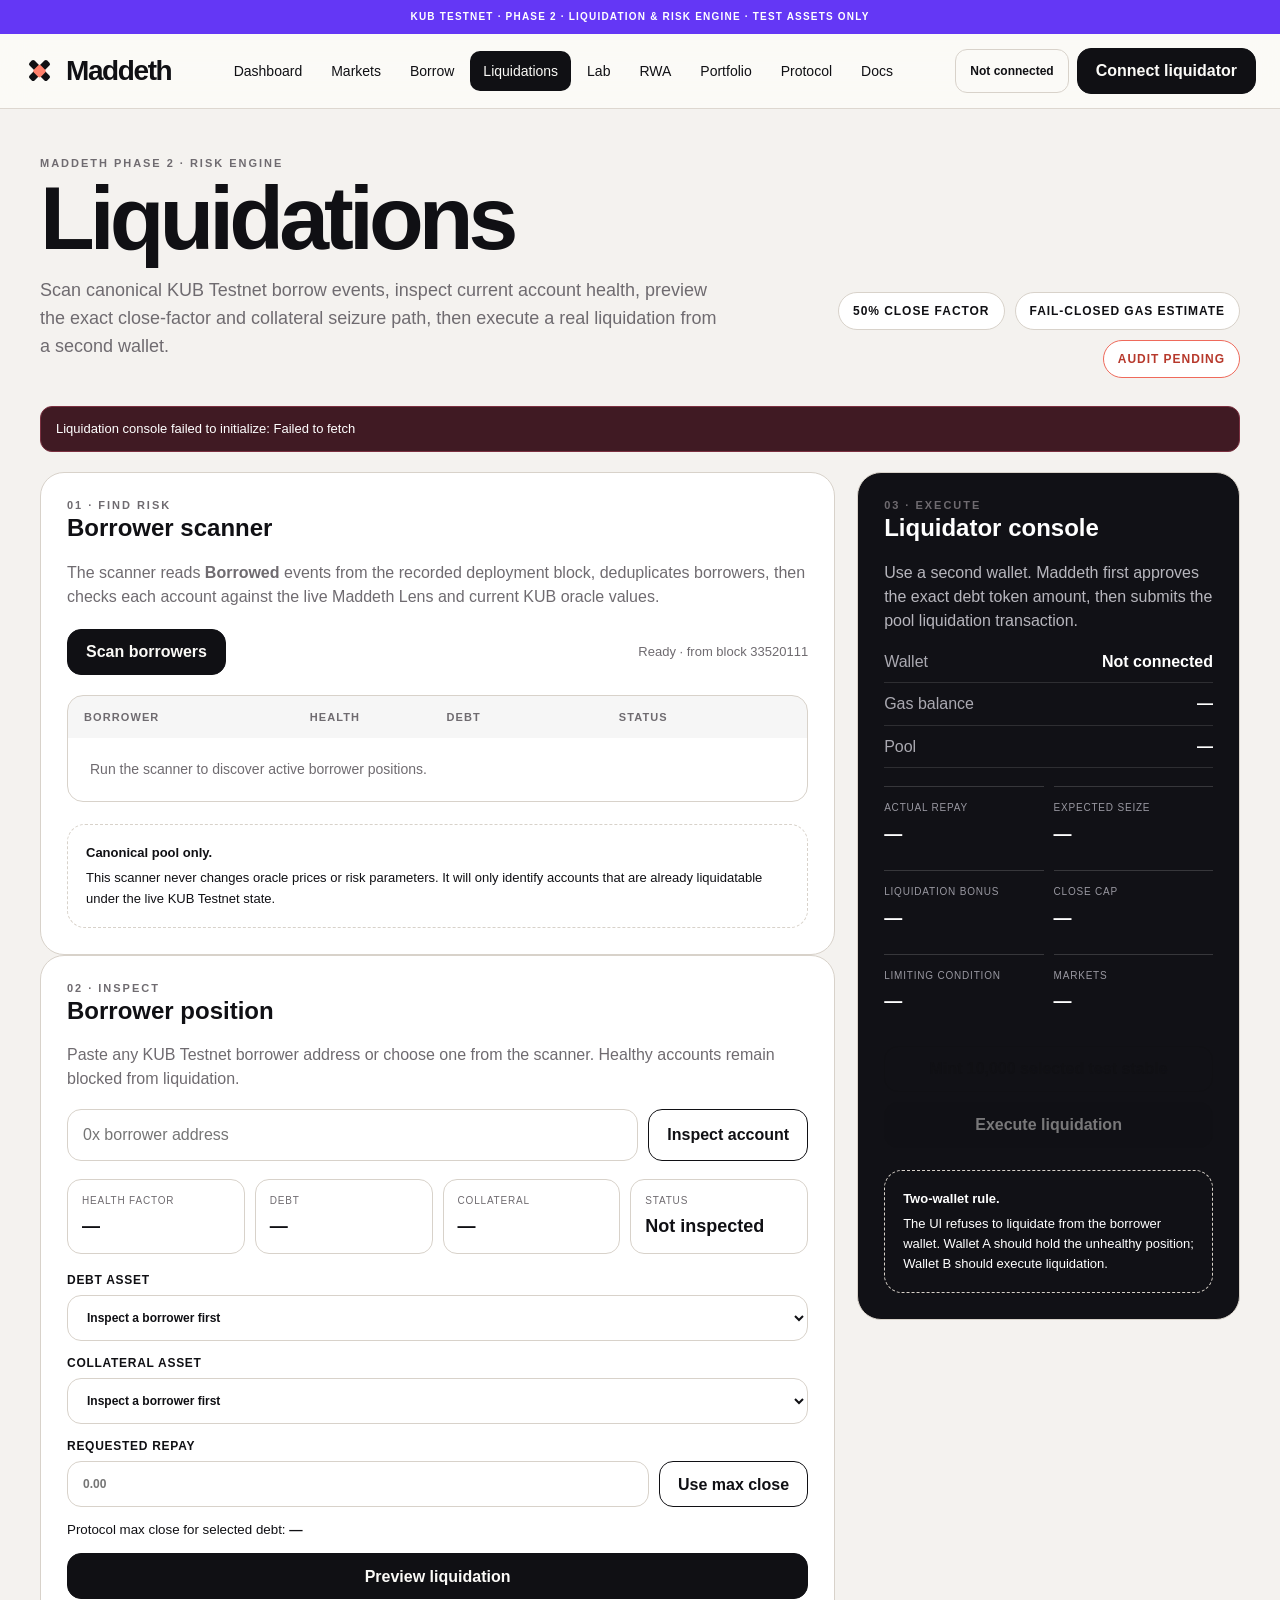
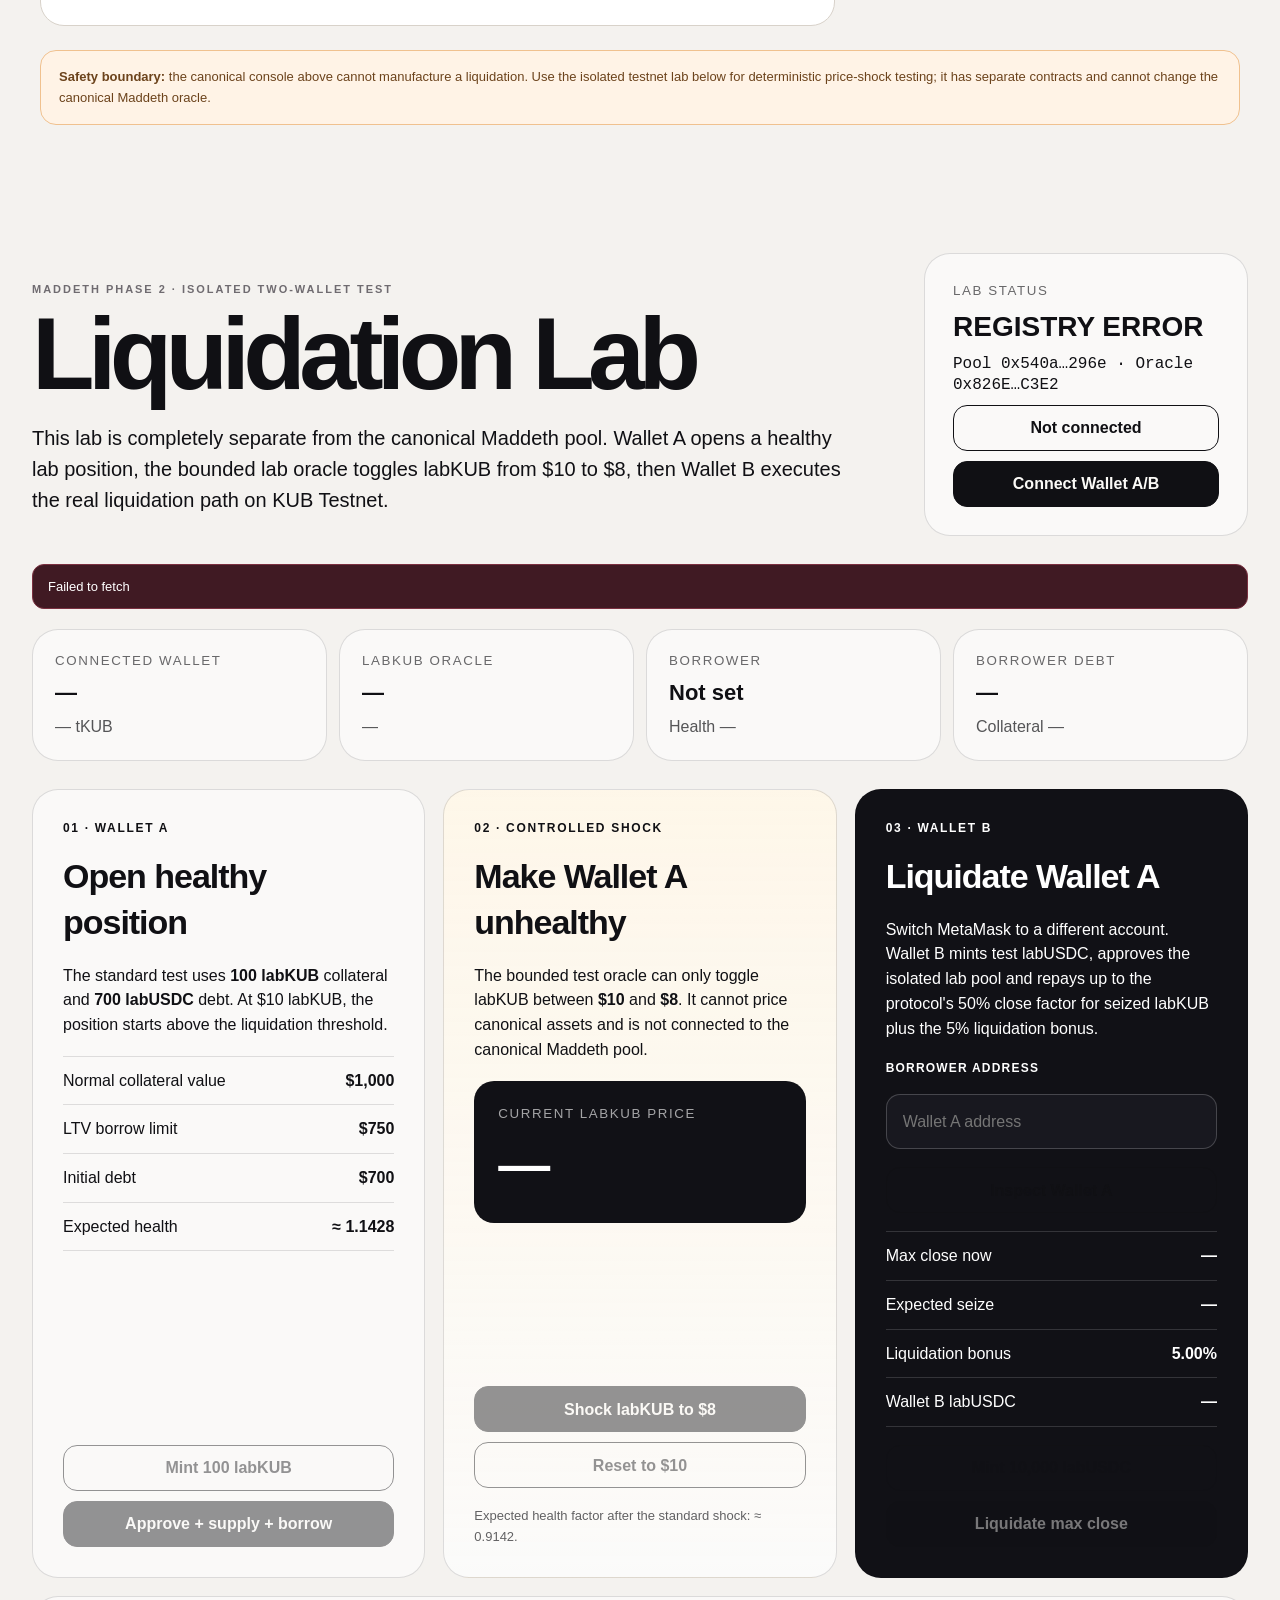
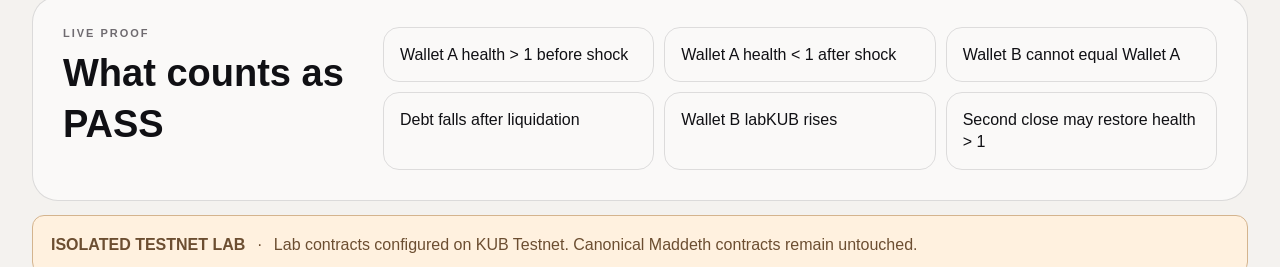
==== commit 65ab6366: "Place liquidation lab inside Liquidations page" ====
--- a/app/liquidations/index.html
+++ b/app/liquidations/index.html
@@ -6,11 +6,12 @@
   <meta name="theme-color" content="#f5f1eb" />
   <meta name="referrer" content="no-referrer" />
   <meta http-equiv="Content-Security-Policy" content="default-src 'self'; script-src 'self'; style-src 'self'; connect-src 'self' https://rpc-testnet.bitkubchain.io; img-src 'self' data:; object-src 'none'; base-uri 'none'; form-action 'self'; upgrade-insecure-requests" />
-  <meta name="description" content="Maddeth Phase 2 liquidation scanner and execution console on KUB Testnet." />
+  <meta name="description" content="Maddeth Phase 2 liquidation scanner, risk engine and isolated two-wallet liquidation lab on KUB Testnet." />
   <title>Liquidations — Maddeth</title>
   <link rel="stylesheet" href="/src/styles.css" />
   <link rel="stylesheet" href="/src/app-pages.css" />
   <link rel="stylesheet" href="/src/liquidations.css" />
+  <link rel="stylesheet" href="/src/liquidation-lab.css" />
 </head>
 <body class="app-page" data-app-page="liquidations">
   <div class="app-announcement">KUB TESTNET · PHASE 2 · LIQUIDATION & RISK ENGINE · TEST ASSETS ONLY</div>
@@ -21,6 +22,7 @@
       <a href="/app/markets/" data-app-nav="markets">Markets</a>
       <a href="/app/borrow/" data-app-nav="borrow">Borrow</a>
       <a href="/app/liquidations/" data-app-nav="liquidations">Liquidations</a>
+      <a href="#liquidation-lab" data-app-nav="liquidation-lab">Lab</a>
       <a href="/app/rwa/" data-app-nav="rwa">RWA</a>
       <a href="/app/portfolio/" data-app-nav="portfolio">Portfolio</a>
       <a href="/app/protocol/" data-app-nav="protocol">Protocol</a>
@@ -117,10 +119,102 @@
       </aside>
     </section>
 
-    <div class="liquidation-footer-note"><strong>Safety boundary:</strong> this console cannot manufacture a liquidation on the canonical pool. Deterministic price-shock testing belongs in the separate Maddeth liquidation lab / Foundry suite so the production-style KUB oracle adapter remains untouched.</div>
+    <div class="liquidation-footer-note"><strong>Safety boundary:</strong> the canonical console above cannot manufacture a liquidation. Use the isolated testnet lab below for deterministic price-shock testing; it has separate contracts and cannot change the canonical Maddeth oracle.</div>
   </main>
+
+  <section class="lab-main" id="liquidation-lab" aria-labelledby="labTitle">
+    <section class="lab-hero">
+      <div>
+        <div class="eyebrow">MADDETH PHASE 2 · ISOLATED TWO-WALLET TEST</div>
+        <h1 id="labTitle">Liquidation Lab</h1>
+        <p>This lab is completely separate from the canonical Maddeth pool. Wallet A opens a healthy lab position, the bounded lab oracle toggles labKUB from $10 to $8, then Wallet B executes the real liquidation path on KUB Testnet.</p>
+      </div>
+      <div class="lab-state-card">
+        <small>LAB STATUS</small>
+        <strong id="labStatus">Loading registry…</strong>
+        <span id="labContracts">—</span>
+        <div class="lab-actions">
+          <button id="labNetworkPill" class="secondary-btn" type="button">Not connected</button>
+          <button id="labConnectWallet" class="primary-btn" type="button">Connect Wallet A/B</button>
+        </div>
+      </div>
+    </section>
+
+    <div id="labTxBanner" class="tx-banner hidden" aria-live="polite"></div>
+
+    <section class="lab-metrics">
+      <article><small>Connected wallet</small><strong id="labConnectedWallet">—</strong><span id="labGasBalance">— tKUB</span></article>
+      <article><small>labKUB oracle</small><strong id="labOraclePrice">—</strong><span id="labShockState">—</span></article>
+      <article><small>Borrower</small><strong id="labBorrowerAddressDisplay">Not set</strong><span id="labBorrowerHealth">Health —</span></article>
+      <article><small>Borrower debt</small><strong id="labBorrowerDebt">—</strong><span id="labBorrowerCollateral">Collateral —</span></article>
+    </section>
+
+    <section class="lab-grid">
+      <article class="lab-card">
+        <div class="step">01 · WALLET A</div>
+        <h2>Open healthy position</h2>
+        <p>The standard test uses <b>100 labKUB</b> collateral and <b>700 labUSDC</b> debt. At $10 labKUB, the position starts above the liquidation threshold.</p>
+        <div class="lab-lines">
+          <div><span>Normal collateral value</span><b>$1,000</b></div>
+          <div><span>LTV borrow limit</span><b>$750</b></div>
+          <div><span>Initial debt</span><b>$700</b></div>
+          <div><span>Expected health</span><b>≈ 1.1428</b></div>
+        </div>
+        <div class="lab-actions">
+          <button id="labMintCollateral" class="secondary-btn" type="button" disabled>Mint 100 labKUB</button>
+          <button id="labOpenPosition" class="primary-btn" type="button" disabled>Approve + supply + borrow</button>
+        </div>
+      </article>
+
+      <article class="lab-card shock-card">
+        <div class="step">02 · CONTROLLED SHOCK</div>
+        <h2>Make Wallet A unhealthy</h2>
+        <p>The bounded test oracle can only toggle labKUB between <b>$10</b> and <b>$8</b>. It cannot price canonical assets and is not connected to the canonical Maddeth pool.</p>
+        <div class="shock-readout"><small>CURRENT LABKUB PRICE</small><strong id="labShockPriceLarge">—</strong></div>
+        <div class="lab-actions">
+          <button id="labShockPrice" class="primary-btn" type="button" disabled>Shock labKUB to $8</button>
+          <button id="labResetPrice" class="secondary-btn" type="button" disabled>Reset to $10</button>
+        </div>
+        <p class="micro">Expected health factor after the standard shock: ≈ 0.9142.</p>
+      </article>
+
+      <article class="lab-card dark">
+        <div class="step">03 · WALLET B</div>
+        <h2>Liquidate Wallet A</h2>
+        <p>Switch MetaMask to a different account. Wallet B mints test labUSDC, approves the isolated lab pool and repays up to the protocol's 50% close factor for seized labKUB plus the 5% liquidation bonus.</p>
+        <label for="labBorrowerInput">Borrower address</label>
+        <input id="labBorrowerInput" autocomplete="off" spellcheck="false" placeholder="Wallet A address" />
+        <button id="labInspectBorrower" class="secondary-btn" type="button">Inspect Wallet A</button>
+        <div class="lab-lines">
+          <div><span>Max close now</span><b id="labMaxClose">—</b></div>
+          <div><span>Expected seize</span><b id="labExpectedSeize">—</b></div>
+          <div><span>Liquidation bonus</span><b>5.00%</b></div>
+          <div><span>Wallet B labUSDC</span><b id="labLiquidatorUsdc">—</b></div>
+        </div>
+        <div class="lab-actions">
+          <button id="labMintDebt" class="secondary-btn" type="button" disabled>Mint 10,000 labUSDC</button>
+          <button id="labLiquidate" class="primary-btn" type="button" disabled>Liquidate max close</button>
+        </div>
+      </article>
+    </section>
+
+    <section class="lab-proof">
+      <div><div class="eyebrow">LIVE PROOF</div><h2>What counts as PASS</h2></div>
+      <div class="proof-grid">
+        <span>Wallet A health &gt; 1 before shock</span>
+        <span>Wallet A health &lt; 1 after shock</span>
+        <span>Wallet B cannot equal Wallet A</span>
+        <span>Debt falls after liquidation</span>
+        <span>Wallet B labKUB rises</span>
+        <span>Second close may restore health &gt; 1</span>
+      </div>
+    </section>
+
+    <section class="security-note"><strong>ISOLATED TESTNET LAB</strong> · <span id="labFooter">Loading deployment registry.</span></section>
+  </section>
 
   <script type="module" src="/src/site.js"></script>
   <script type="module" src="/src/liquidations.js"></script>
+  <script type="module" src="/src/liquidation-lab-inline.js"></script>
 </body>
 </html>
--- a/src/liquidation-lab.css
+++ b/src/liquidation-lab.css
@@ -0,0 +1 @@
+.lab-main{max-width:1460px;margin:0 auto;padding:56px 32px 80px}.lab-hero{display:grid;grid-template-columns:minmax(0,1.6fr) minmax(280px,.6fr);gap:28px;align-items:end;margin-bottom:28px}.lab-hero h1{font-size:clamp(58px,8vw,118px);line-height:.88;letter-spacing:-.065em;margin:12px 0 24px}.lab-hero p{font-size:20px;line-height:1.55;max-width:820px}.lab-state-card,.lab-metrics article,.lab-card,.lab-proof{border:1px solid rgba(15,15,20,.13);border-radius:26px;background:rgba(255,255,255,.55)}.lab-state-card{padding:28px;display:flex;flex-direction:column;gap:8px}.lab-state-card small,.lab-metrics small,.shock-readout small{letter-spacing:.12em;text-transform:uppercase;opacity:.62}.lab-state-card strong{font-size:28px}.lab-state-card span{font-family:ui-monospace,SFMono-Regular,Menlo,monospace;overflow-wrap:anywhere}.lab-metrics{display:grid;grid-template-columns:repeat(4,1fr);gap:12px;margin:20px 0 28px}.lab-metrics article{padding:22px;display:flex;flex-direction:column;gap:8px;min-height:130px}.lab-metrics strong{font-size:22px;overflow-wrap:anywhere}.lab-metrics span{opacity:.7}.lab-grid{display:grid;grid-template-columns:repeat(3,1fr);gap:18px}.lab-card{padding:30px;display:flex;flex-direction:column;gap:18px}.lab-card h2{font-size:34px;margin:0;letter-spacing:-.03em}.lab-card p{line-height:1.55;margin:0}.step{font-size:12px;font-weight:800;letter-spacing:.14em}.lab-lines{display:grid;gap:0;border-top:1px solid rgba(15,15,20,.12)}.lab-lines>div{display:flex;justify-content:space-between;gap:16px;padding:13px 0;border-bottom:1px solid rgba(15,15,20,.12)}.lab-actions{display:grid;grid-template-columns:1fr;gap:10px;margin-top:auto}.shock-card{background:linear-gradient(180deg,rgba(255,247,232,.88),rgba(255,255,255,.66))}.shock-readout{padding:24px;border-radius:20px;background:#111116;color:#fff;display:flex;flex-direction:column;gap:6px}.shock-readout strong{font-size:52px;letter-spacing:-.05em}.lab-card.dark{background:#111116;color:#fff}.lab-card.dark .lab-lines,.lab-card.dark .lab-lines>div{border-color:rgba(255,255,255,.15)}.lab-card.dark input{background:#18181f;border:1px solid rgba(255,255,255,.2);color:#fff;padding:16px;border-radius:14px}.lab-card.dark label{font-size:12px;font-weight:800;letter-spacing:.1em;text-transform:uppercase}.micro{font-size:13px;opacity:.65}.lab-proof{margin-top:18px;padding:30px;display:grid;grid-template-columns:.7fr 2fr;gap:28px}.lab-proof h2{font-size:38px;margin:8px 0}.proof-grid{display:grid;grid-template-columns:repeat(3,1fr);gap:10px}.proof-grid span{padding:16px;border:1px solid rgba(15,15,20,.12);border-radius:16px}.positive{color:#0a8b63}.danger{color:#bf382b}@media(max-width:1100px){.lab-grid{grid-template-columns:1fr}.lab-metrics{grid-template-columns:repeat(2,1fr)}.lab-hero{grid-template-columns:1fr}.lab-proof{grid-template-columns:1fr}.proof-grid{grid-template-columns:repeat(2,1fr)}}@media(max-width:680px){.lab-main{padding:36px 16px 60px}.lab-metrics{grid-template-columns:1fr}.proof-grid{grid-template-columns:1fr}.lab-hero h1{font-size:58px}}
